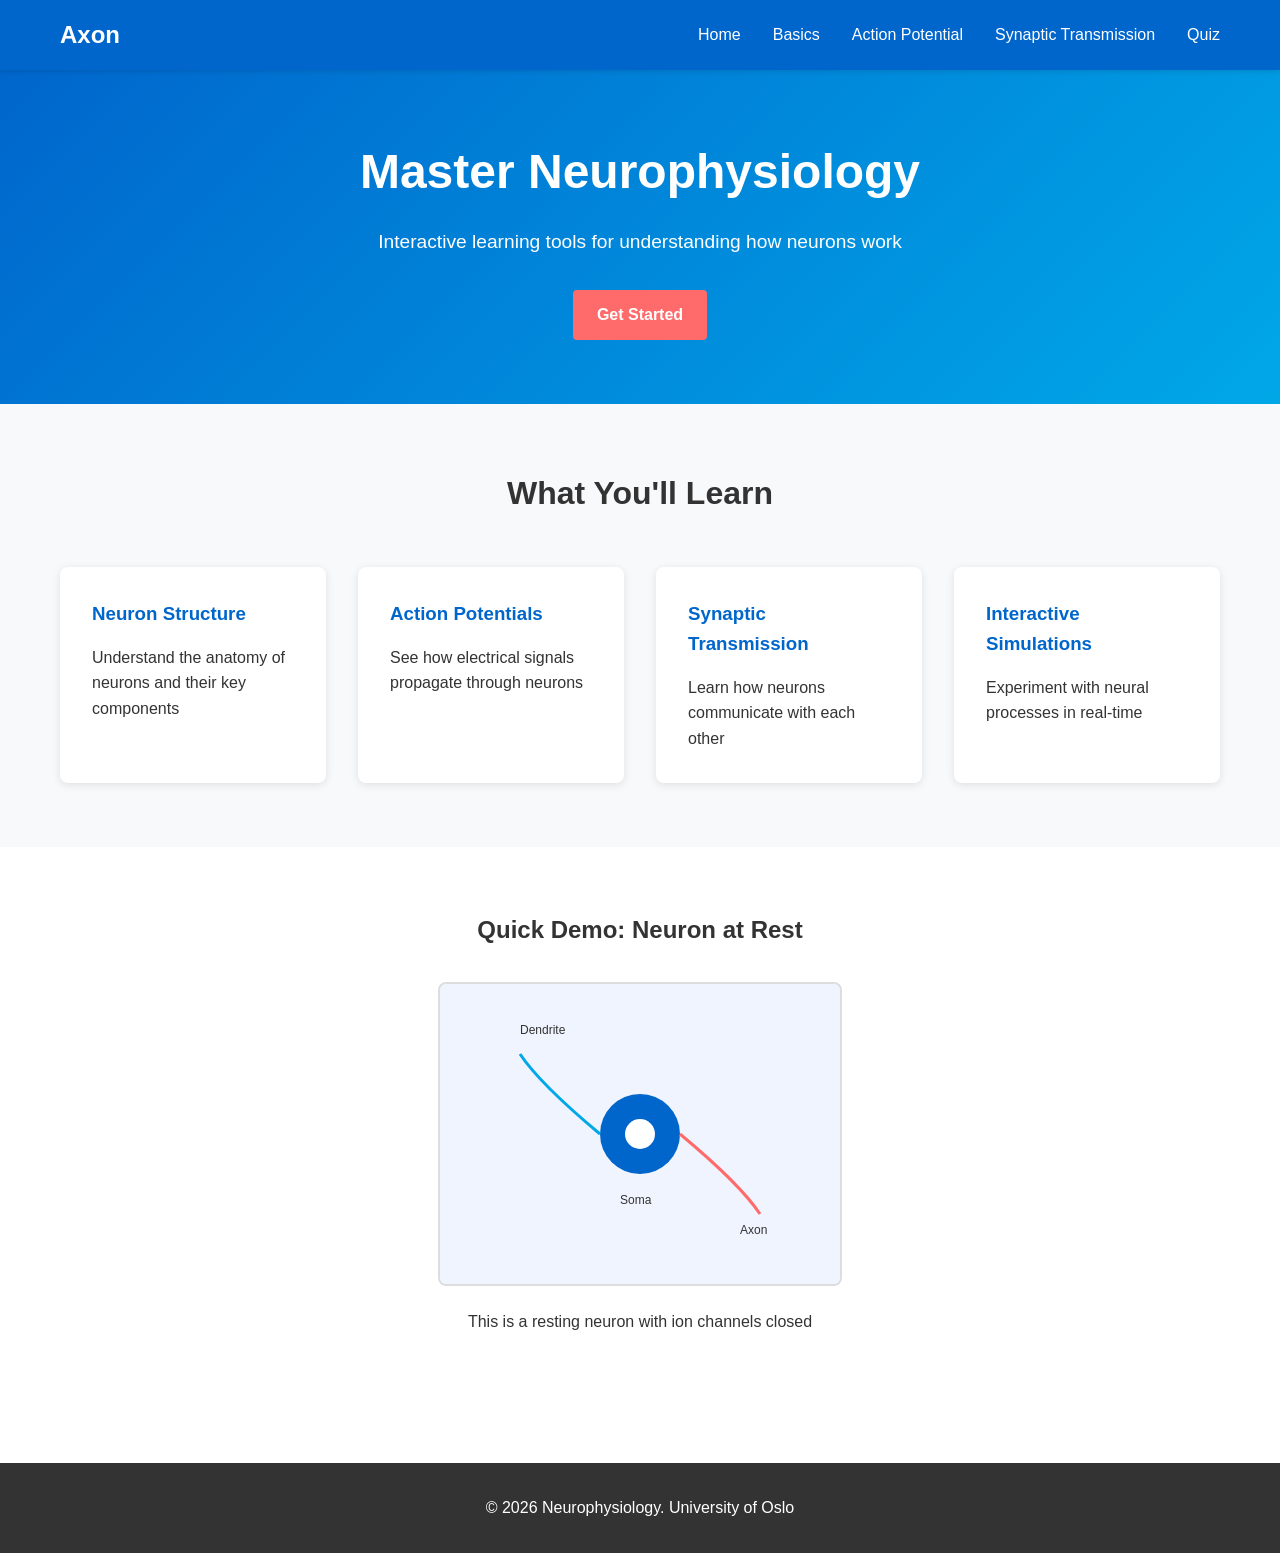
==== index.html @ 44e3e1f7 "initial commit with basic shape of the website" ====
<!DOCTYPE html>
<html lang="en">
<head>
    <meta charset="UTF-8">
    <meta name="viewport" content="width=device-width, initial-scale=1.0">
    <title>Neurophysiology Learning Hub</title>
    <link rel="stylesheet" href="css/style.css">
</head>
<body>
    <nav class="navbar">
        <div class="container">
            <h1 class="logo">Axon</h1>
            <ul class="nav-links">
                <li><a href="index.html">Home</a></li>
                <li><a href="pages/basics.html">Basics</a></li>
                <li><a href="pages/action-potential.html">Action Potential</a></li>
                <li><a href="pages/synaptic-transmission.html">Synaptic Transmission</a></li>
                <li><a href="pages/quiz.html">Quiz</a></li>
            </ul>
        </div>
    </nav>

    <header class="hero">
        <div class="container">
            <h1>Master Neurophysiology</h1>
            <p>Interactive learning tools for understanding how neurons work</p>
            <a href="pages/basics.html" class="btn btn-primary">Get Started</a>
        </div>
    </header>

    <main>
        <section class="features">
            <div class="container">
                <h2>What You'll Learn</h2>
                <div class="feature-grid">
                    <div class="feature-card">
                        <h3>Neuron Structure</h3>
                        <p>Understand the anatomy of neurons and their key components</p>
                    </div>
                    <div class="feature-card">
                        <h3>Action Potentials</h3>
                        <p>See how electrical signals propagate through neurons</p>
                    </div>
                    <div class="feature-card">
                        <h3>Synaptic Transmission</h3>
                        <p>Learn how neurons communicate with each other</p>
                    </div>
                    <div class="feature-card">
                        <h3>Interactive Simulations</h3>
                        <p>Experiment with neural processes in real-time</p>
                    </div>
                </div>
            </div>
        </section>

        <section class="interactive-demo">
            <div class="container">
                <h2>Quick Demo: Neuron at Rest</h2>
                <canvas id="neuronCanvas" width="400" height="300"></canvas>
                <p>This is a resting neuron with ion channels closed</p>
            </div>
        </section>
    </main>

    <footer>
        <div class="container">
            <p>&copy; 2026 Neurophysiology. University of Oslo</p>
        </div>
    </footer>

    <script src="js/main.js"></script>
</body>
</html>
---- css/style.css ----
/* Reset and Base Styles */
* {
    margin: 0;
    padding: 0;
    box-sizing: border-box;
}

:root {
    --primary-color: #0066cc;
    --secondary-color: #00a8e8;
    --accent-color: #ff6b6b;
    --bg-light: #f8f9fa;
    --bg-dark: #1a1a1a;
    --text-dark: #333;
    --text-light: #666;
    --border-color: #ddd;
}

body {
    font-family: 'Segoe UI', Tahoma, Geneva, Verdana, sans-serif;
    line-height: 1.6;
    color: var(--text-dark);
    background-color: #fff;
}

.container {
    max-width: 1200px;
    margin: 0 auto;
    padding: 0 20px;
}

/* Navigation */
.navbar {
    background-color: var(--primary-color);
    color: white;
    padding: 1rem 0;
    box-shadow: 0 2px 4px rgba(0,0,0,0.1);
    position: sticky;
    top: 0;
    z-index: 100;
}

.navbar .container {
    display: flex;
    justify-content: space-between;
    align-items: center;
}

.logo {
    font-size: 1.5rem;
    font-weight: bold;
}

.nav-links {
    display: flex;
    list-style: none;
    gap: 2rem;
}

.nav-links a {
    color: white;
    text-decoration: none;
    transition: opacity 0.3s;
}

.nav-links a:hover {
    opacity: 0.8;
}

/* Hero Section */
.hero {
    background: linear-gradient(135deg, var(--primary-color), var(--secondary-color));
    color: white;
    padding: 4rem 0;
    text-align: center;
}

.hero h1 {
    font-size: 3rem;
    margin-bottom: 1rem;
}

.hero p {
    font-size: 1.2rem;
    margin-bottom: 2rem;
}

/* Buttons */
.btn {
    display: inline-block;
    padding: 0.75rem 1.5rem;
    border-radius: 4px;
    text-decoration: none;
    font-weight: 600;
    transition: all 0.3s;
    border: none;
    cursor: pointer;
}

.btn-primary {
    background-color: var(--accent-color);
    color: white;
}

.btn-primary:hover {
    transform: translateY(-2px);
    box-shadow: 0 4px 8px rgba(0,0,0,0.2);
}

/* Features Section */
.features {
    padding: 4rem 0;
    background-color: var(--bg-light);
}

.features h2 {
    text-align: center;
    font-size: 2rem;
    margin-bottom: 3rem;
}

.feature-grid {
    display: grid;
    grid-template-columns: repeat(auto-fit, minmax(250px, 1fr));
    gap: 2rem;
}

.feature-card {
    background: white;
    padding: 2rem;
    border-radius: 8px;
    box-shadow: 0 2px 8px rgba(0,0,0,0.1);
    transition: transform 0.3s;
}

.feature-card:hover {
    transform: translateY(-5px);
}

.feature-card h3 {
    color: var(--primary-color);
    margin-bottom: 1rem;
}

/* Interactive Demo */
.interactive-demo {
    padding: 4rem 0;
    text-align: center;
}

.interactive-demo h2 {
    margin-bottom: 2rem;
}

#neuronCanvas {
    border: 2px solid var(--border-color);
    border-radius: 8px;
    background-color: #f0f4ff;
    margin-bottom: 1rem;
}

/* Footer */
footer {
    background-color: var(--text-dark);
    color: white;
    text-align: center;
    padding: 2rem 0;
    margin-top: 4rem;
}

/* Responsive */
@media (max-width: 768px) {
    .nav-links {
        gap: 1rem;
    }

    .hero h1 {
        font-size: 2rem;
    }

    .feature-grid {
        grid-template-columns: 1fr;
    }
}
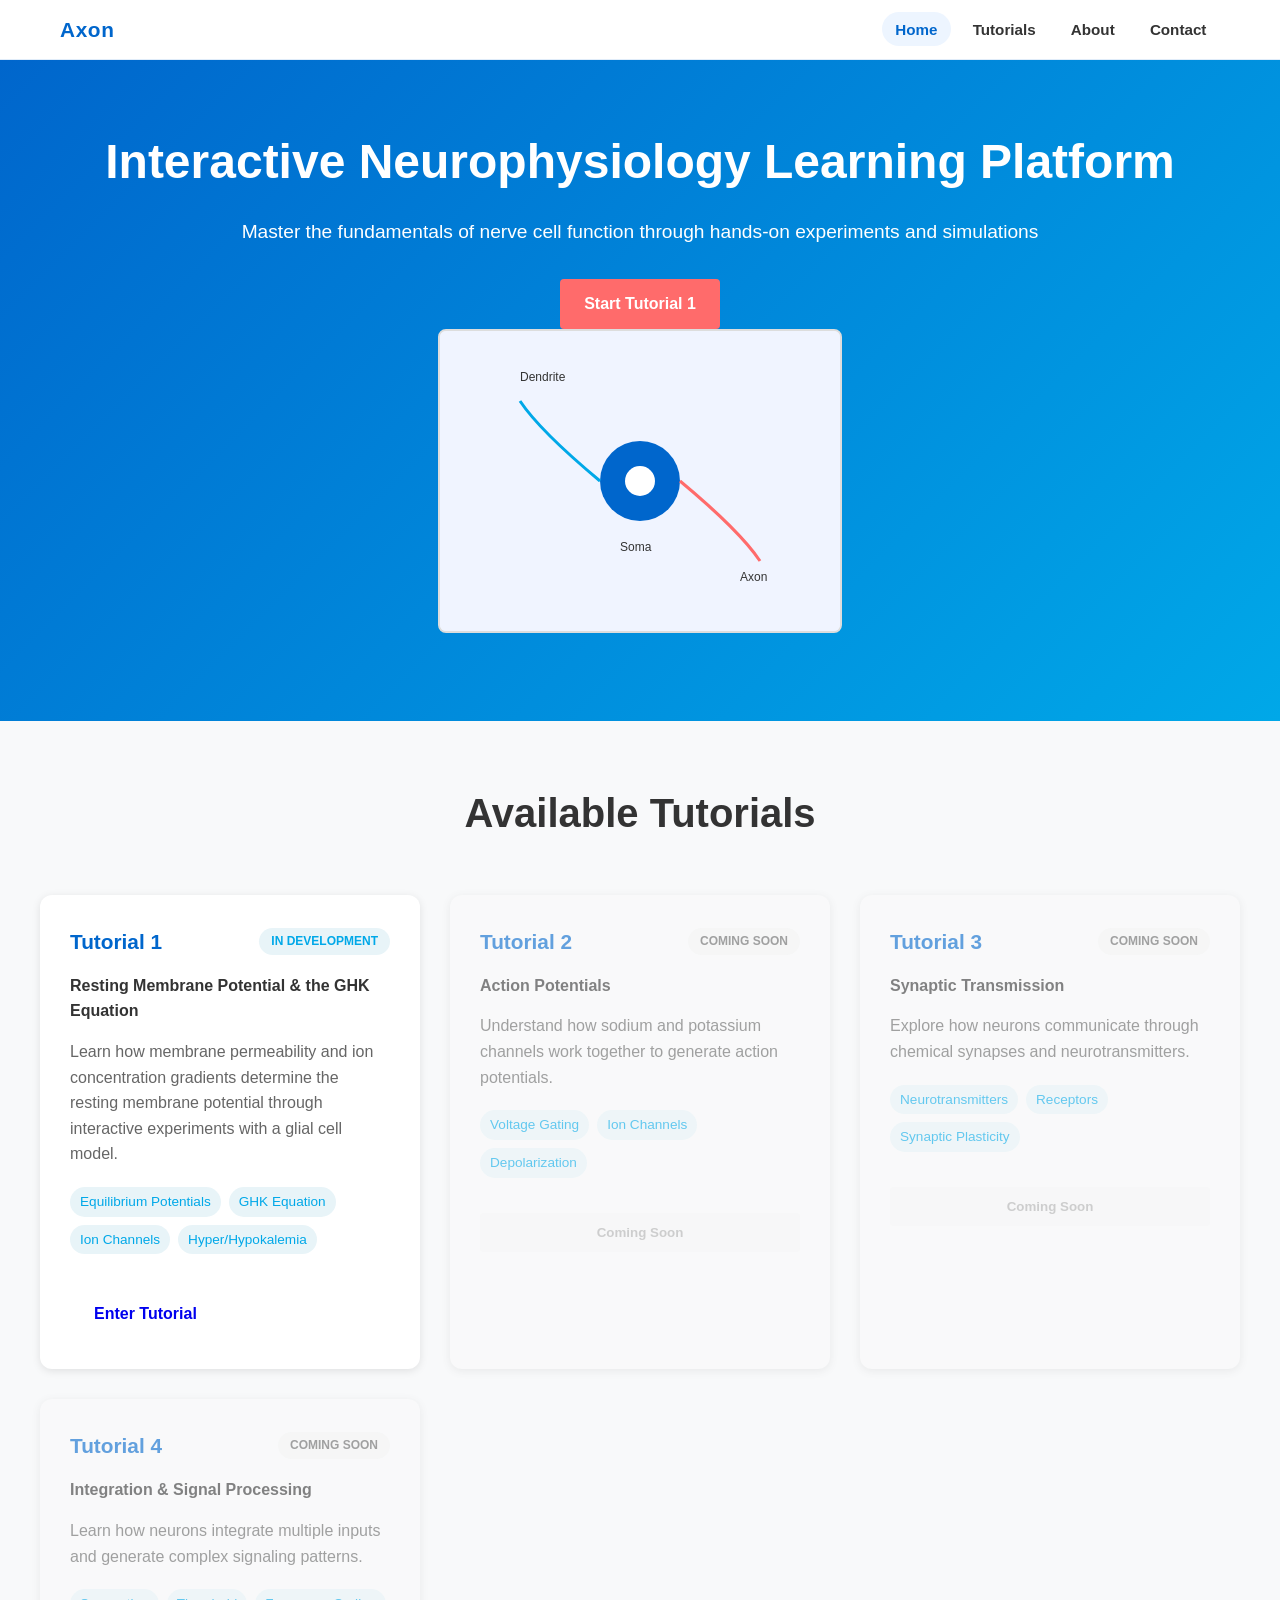
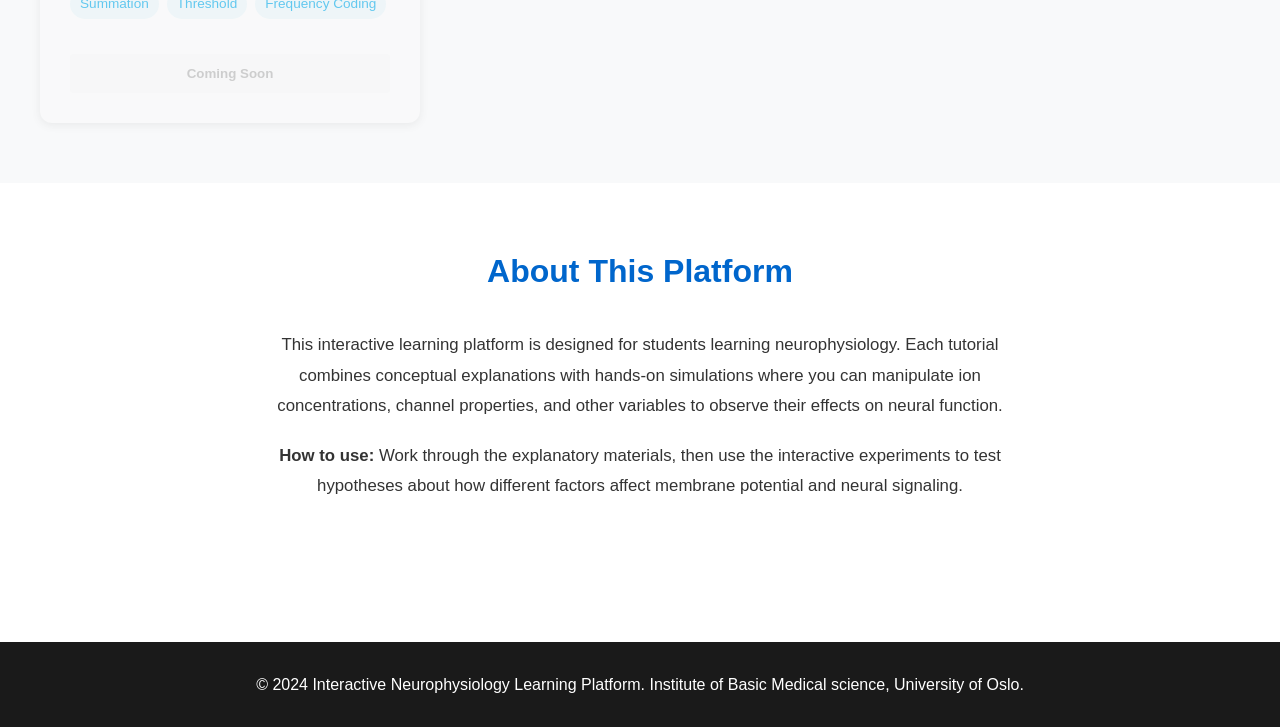
==== commit a05b85ec: "Basic functionality for tutorial 1" ====
--- a/index.html
+++ b/index.html
@@ -3,71 +3,122 @@
 <head>
     <meta charset="UTF-8">
     <meta name="viewport" content="width=device-width, initial-scale=1.0">
-    <title>Neurophysiology Learning Hub</title>
+    <title>Interactive Neurophysiology Learning Platform</title>
     <link rel="stylesheet" href="css/style.css">
+    <link rel="stylesheet" href="css/responsive.css">
 </head>
 <body>
+    <!-- Navigation Bar -->
     <nav class="navbar">
-        <div class="container">
-            <h1 class="logo">Axon</h1>
-            <ul class="nav-links">
-                <li><a href="index.html">Home</a></li>
-                <li><a href="pages/basics.html">Basics</a></li>
-                <li><a href="pages/action-potential.html">Action Potential</a></li>
-                <li><a href="pages/synaptic-transmission.html">Synaptic Transmission</a></li>
-                <li><a href="pages/quiz.html">Quiz</a></li>
+        <div class="nav-container">
+            <div class="nav-logo">
+                <a href="index.html">Axon</a>
+            </div>
+            <ul class="nav-menu">
+                <li><a href="index.html" class="nav-link active">Home</a></li>
+                <li><a href="#tutorials" class="nav-link">Tutorials</a></li>
+                <li><a href="#about" class="nav-link">About</a></li>
+                <li><a href="#contact" class="nav-link">Contact</a></li>
             </ul>
         </div>
     </nav>
 
-    <header class="hero">
-        <div class="container">
-            <h1>Master Neurophysiology</h1>
-            <p>Interactive learning tools for understanding how neurons work</p>
-            <a href="pages/basics.html" class="btn btn-primary">Get Started</a>
+    <!-- Hero Section -->
+    <section class="hero">
+        <div class="hero-content">
+            <h1>Interactive Neurophysiology Learning Platform</h1>
+            <p>Master the fundamentals of nerve cell function through hands-on experiments and simulations</p>
+            <a href="tutorials/tutorial-1/experiment.html" class="btn btn-primary">Start Tutorial 1</a>
         </div>
-    </header>
+        <div class="hero-canvas">
+            <canvas id="neuronCanvas" width="400" height="300"></canvas>
+        </div>
+    </section>
 
-    <main>
-        <section class="features">
-            <div class="container">
-                <h2>What You'll Learn</h2>
-                <div class="feature-grid">
-                    <div class="feature-card">
-                        <h3>Neuron Structure</h3>
-                        <p>Understand the anatomy of neurons and their key components</p>
-                    </div>
-                    <div class="feature-card">
-                        <h3>Action Potentials</h3>
-                        <p>See how electrical signals propagate through neurons</p>
-                    </div>
-                    <div class="feature-card">
-                        <h3>Synaptic Transmission</h3>
-                        <p>Learn how neurons communicate with each other</p>
-                    </div>
-                    <div class="feature-card">
-                        <h3>Interactive Simulations</h3>
-                        <p>Experiment with neural processes in real-time</p>
-                    </div>
+    <!-- Tutorials Section -->
+    <section id="tutorials" class="tutorials-section">
+        <h2>Available Tutorials</h2>
+        <div class="tutorials-grid">
+            <!-- Tutorial 1 -->
+            <div class="tutorial-card">
+                <div class="card-header">
+                    <h3>Tutorial 1</h3>
+                    <span class="badge badge-active">In Development</span>
                 </div>
+                <p><strong>Resting Membrane Potential & the GHK Equation</strong></p>
+                <p class="card-description">Learn how membrane permeability and ion concentration gradients determine the resting membrane potential through interactive experiments with a glial cell model.</p>
+                <div class="card-topics">
+                    <span class="topic-tag">Equilibrium Potentials</span>
+                    <span class="topic-tag">GHK Equation</span>
+                    <span class="topic-tag">Ion Channels</span>
+                    <span class="topic-tag">Hyper/Hypokalemia</span>
+                </div>
+                <a href="tutorials/tutorial-1/experiment.html" class="btn btn-secondary btn-full">Enter Tutorial</a>
             </div>
-        </section>
 
-        <section class="interactive-demo">
-            <div class="container">
-                <h2>Quick Demo: Neuron at Rest</h2>
-                <canvas id="neuronCanvas" width="400" height="300"></canvas>
-                <p>This is a resting neuron with ion channels closed</p>
+            <!-- Tutorial 2 Placeholder -->
+            <div class="tutorial-card disabled">
+                <div class="card-header">
+                    <h3>Tutorial 2</h3>
+                    <span class="badge badge-coming">Coming Soon</span>
+                </div>
+                <p><strong>Action Potentials</strong></p>
+                <p class="card-description">Understand how sodium and potassium channels work together to generate action potentials.</p>
+                <div class="card-topics">
+                    <span class="topic-tag">Voltage Gating</span>
+                    <span class="topic-tag">Ion Channels</span>
+                    <span class="topic-tag">Depolarization</span>
+                </div>
+                <button class="btn btn-secondary btn-full" disabled>Coming Soon</button>
             </div>
-        </section>
-    </main>
 
-    <footer>
-        <div class="container">
-            <p>&copy; 2026 Neurophysiology. University of Oslo</p>
+            <!-- Tutorial 3 Placeholder -->
+            <div class="tutorial-card disabled">
+                <div class="card-header">
+                    <h3>Tutorial 3</h3>
+                    <span class="badge badge-coming">Coming Soon</span>
+                </div>
+                <p><strong>Synaptic Transmission</strong></p>
+                <p class="card-description">Explore how neurons communicate through chemical synapses and neurotransmitters.</p>
+                <div class="card-topics">
+                    <span class="topic-tag">Neurotransmitters</span>
+                    <span class="topic-tag">Receptors</span>
+                    <span class="topic-tag">Synaptic Plasticity</span>
+                </div>
+                <button class="btn btn-secondary btn-full" disabled>Coming Soon</button>
+            </div>
+
+            <!-- Tutorial 4 Placeholder -->
+            <div class="tutorial-card disabled">
+                <div class="card-header">
+                    <h3>Tutorial 4</h3>
+                    <span class="badge badge-coming">Coming Soon</span>
+                </div>
+                <p><strong>Integration & Signal Processing</strong></p>
+                <p class="card-description">Learn how neurons integrate multiple inputs and generate complex signaling patterns.</p>
+                <div class="card-topics">
+                    <span class="topic-tag">Summation</span>
+                    <span class="topic-tag">Threshold</span>
+                    <span class="topic-tag">Frequency Coding</span>
+                </div>
+                <button class="btn btn-secondary btn-full" disabled>Coming Soon</button>
+            </div>
         </div>
+    </section>
+
+    <!-- About Section -->
+    <section id="about" class="about-section">
+        <h2>About This Platform</h2>
+        <p>This interactive learning platform is designed for students learning neurophysiology. Each tutorial combines conceptual explanations with hands-on simulations where you can manipulate ion concentrations, channel properties, and other variables to observe their effects on neural function.</p>
+        <p><strong>How to use:</strong> Work through the explanatory materials, then use the interactive experiments to test hypotheses about how different factors affect membrane potential and neural signaling.</p>
+    </section>
+
+    <!-- Footer -->
+    <footer class="footer">
+        <p>&copy; 2024 Interactive Neurophysiology Learning Platform. Institute of Basic Medical science, University of Oslo.</p>
     </footer>
 
+    <script src="js/modules/ghkCalculator.js"></script>
     <script src="js/main.js"></script>
 </body>
 </html>
--- a/css/style.css
+++ b/css/style.css
@@ -31,40 +31,640 @@
 
 /* Navigation */
 .navbar {
-    background-color: var(--primary-color);
-    color: white;
-    padding: 1rem 0;
-    box-shadow: 0 2px 4px rgba(0,0,0,0.1);
-    position: sticky;
-    top: 0;
-    z-index: 100;
-}
-
-.navbar .container {
+    background: rgba(255, 255, 255, 0.96);
+    border-bottom: 1px solid rgba(0, 102, 204, 0.12);
+    color: var(--text-dark);
+    padding: 0.8rem 0;
+    box-shadow: 0 4px 12px rgba(16, 24, 40, 0.04);
+    position: static;
+    top: auto;
+    z-index: 1;
+}
+
+.nav-container {
+    max-width: 1200px;
+    margin: 0 auto;
+    padding: 0 20px;
     display: flex;
     justify-content: space-between;
     align-items: center;
-}
-
-.logo {
-    font-size: 1.5rem;
-    font-weight: bold;
-}
-
-.nav-links {
-    display: flex;
+    gap: 1.5rem;
+}
+
+.nav-logo a {
+    color: var(--primary-color);
+    text-decoration: none;
+    font-size: 1.3rem;
+    font-weight: 700;
+    letter-spacing: 0.03em;
+}
+
+.nav-menu {
+    display: flex;
+    align-items: center;
     list-style: none;
-    gap: 2rem;
-}
-
-.nav-links a {
+    gap: 0.5rem;
+    margin: 0;
+    padding: 0;
+}
+
+.nav-link {
+    color: var(--text-dark);
+    text-decoration: none;
+    font-size: 0.95rem;
+    font-weight: 600;
+    padding: 0.55rem 0.85rem;
+    border-radius: 999px;
+    transition: all 0.2s ease;
+}
+
+.nav-link:hover,
+.nav-link.active {
+    background: #edf5ff;
+    color: var(--primary-color);
+}
+
+/* Tutorial Layout */
+.tutorial-container {
+    max-width: 1280px;
+    margin: 0 auto;
+    padding: 32px 20px 48px;
+}
+
+.tutorial-layout {
+    display: grid;
+    grid-template-columns: minmax(260px, 320px) minmax(0, 1fr);
+    gap: 24px;
+    align-items: start;
+}
+
+.tutorial-layout.sidebar-collapsed {
+    grid-template-columns: 72px minmax(0, 1fr);
+}
+
+.concept-sidebar {
+    background: linear-gradient(180deg, #f8fbff 0%, #eef5ff 100%);
+    border: 1px solid rgba(0, 102, 204, 0.12);
+    border-radius: 18px;
+    box-shadow: 0 8px 24px rgba(16, 24, 40, 0.05);
+    padding: 18px 16px;
+    position: sticky;
+    top: 20px;
+    transition: all 0.25s ease;
+}
+
+.concept-sidebar.collapsed {
+    width: 78px;
+    padding-inline: 12px;
+}
+
+.concept-sidebar.collapsed .concept-panel {
+    display: none;
+}
+
+.concept-sidebar.collapsed .concept-sidebar-header h2,
+.concept-sidebar.collapsed .eyebrow {
+    display: none;
+}
+
+.concept-sidebar-header {
+    display: flex;
+    justify-content: space-between;
+    align-items: center;
+    gap: 12px;
+    margin-bottom: 12px;
+}
+
+.eyebrow {
+    margin: 0 0 6px;
+    font-size: 0.72rem;
+    text-transform: uppercase;
+    letter-spacing: 0.08em;
+    color: var(--primary-color);
+    font-weight: 700;
+}
+
+.concept-sidebar-header h2 {
+    margin: 0;
+    font-size: 1.15rem;
+    color: var(--text-dark);
+}
+
+.concept-toggle {
+    border: 1px solid rgba(0, 102, 204, 0.18);
+    background: white;
+    color: var(--primary-color);
+    border-radius: 999px;
+    padding: 6px 10px;
+    font-weight: 700;
+    cursor: pointer;
+}
+
+.concept-panel {
+    display: grid;
+    gap: 12px;
+}
+
+.concept-card {
+    background: rgba(255, 255, 255, 0.7);
+    border: 1px solid rgba(0, 102, 204, 0.1);
+    border-radius: 14px;
+    padding: 12px 13px;
+}
+
+.concept-card h3 {
+    margin: 0 0 6px;
+    font-size: 0.95rem;
+    color: var(--primary-color);
+}
+
+.concept-card p {
+    margin: 0;
+    font-size: 0.9rem;
+    color: var(--text-light);
+    line-height: 1.5;
+}
+
+.formula-box {
+    background: #fff;
+    border-left: 4px solid var(--secondary-color);
+    border-radius: 12px;
+    padding: 12px 14px;
+}
+
+.formula-box p {
+    margin: 0;
+    font-size: 0.82rem;
+    line-height: 1.6;
+    color: var(--text-dark);
+}
+
+.simulator-section {
+    background: white;
+    border: 1px solid rgba(0, 102, 204, 0.08);
+    border-radius: 22px;
+    padding: 26px;
+    box-shadow: 0 10px 30px rgba(16, 24, 40, 0.04);
+}
+
+.section-heading {
+    display: flex;
+    justify-content: space-between;
+    align-items: center;
+    gap: 16px;
+    margin-bottom: 18px;
+}
+
+.section-heading h1 {
+    margin: 0;
+    font-size: clamp(2rem, 2vw, 2.5rem);
+    color: var(--text-dark);
+}
+
+.quick-actions {
+    display: flex;
+    gap: 10px;
+    flex-wrap: wrap;
+}
+
+.btn.small {
+    padding: 0.55rem 1rem;
+    font-size: 0.85rem;
+}
+
+.intro-text {
+    font-size: 1.02rem;
+    line-height: 1.7;
+    color: var(--text-light);
+    margin-bottom: 16px;
+}
+
+.helper-row {
+    display: flex;
+    flex-wrap: wrap;
+    gap: 8px;
+    margin-bottom: 22px;
+}
+
+.helper-row span {
+    display: inline-flex;
+    align-items: center;
+    background: #edf7ff;
+    color: var(--primary-color);
+    border-radius: 999px;
+    padding: 7px 10px;
+    font-size: 0.8rem;
+    font-weight: 600;
+}
+
+.parameter-bar {
+    display: grid;
+    grid-template-columns: repeat(3, minmax(0, 1fr));
+    gap: 12px;
+    margin: 18px 0 22px;
+}
+
+.parameter-group {
+    border: 1px solid rgba(0, 102, 204, 0.12);
+    background: #f5f9ff;
+    border-radius: 14px;
+    padding: 10px;
+}
+
+.group-toggle {
+    width: 100%;
+    background: white;
+    border: 1px solid rgba(0, 102, 204, 0.1);
+    border-radius: 10px;
+    color: var(--primary-color);
+    padding: 8px 10px;
+    font-weight: 700;
+    cursor: pointer;
+}
+
+.group-content {
+    display: grid;
+    gap: 8px;
+    margin-top: 10px;
+    max-height: 0;
+    opacity: 0;
+    overflow: hidden;
+    transition: max-height 0.25s ease, opacity 0.2s ease;
+}
+
+.parameter-group:hover .group-content,
+.parameter-group:focus-within .group-content,
+.parameter-group .group-toggle:focus + .group-content {
+    max-height: 420px;
+    opacity: 1;
+}
+
+.simulator-grid {
+    display: grid;
+    grid-template-columns: minmax(260px, 0.8fr) minmax(0, 1.8fr);
+    gap: 18px;
+    margin-top: 12px;
+}
+
+.control-panel,
+.display-panel,
+.chart-panel,
+.guide-item {
+    background: var(--bg-light);
+    border: 1px solid rgba(0, 102, 204, 0.08);
+    border-radius: 16px;
+    padding: 18px;
+}
+
+.control-panel h2,
+.display-panel h2,
+.chart-panel h2 {
+    margin-top: 0;
+    margin-bottom: 12px;
+    font-size: 1.1rem;
+}
+
+.control-group {
+    margin-bottom: 18px;
+}
+
+.control-group h3 {
+    font-size: 0.92rem;
+    margin-bottom: 10px;
+    color: var(--text-dark);
+}
+
+.condition-buttons {
+    display: grid;
+    grid-template-columns: repeat(2, minmax(0, 1fr));
+    gap: 8px;
+}
+
+.condition-btn,
+.guide-btn,
+.btn-toggle {
+    border: 1px solid rgba(0, 102, 204, 0.15);
+    background: white;
+    color: var(--text-dark);
+    border-radius: 10px;
+    padding: 0.7rem 0.8rem;
+    font-weight: 700;
+    cursor: pointer;
+}
+
+.condition-btn.active {
+    background: var(--primary-color);
     color: white;
+    border-color: var(--primary-color);
+}
+
+.parameter-block {
+    border: 1px solid rgba(0, 102, 204, 0.08);
+    border-radius: 12px;
+    background: rgba(255,255,255,0.5);
+    margin-bottom: 10px;
+    overflow: hidden;
+    transition: border-color 0.2s ease, box-shadow 0.2s ease;
+}
+
+.parameter-block:hover,
+.parameter-block:focus-within {
+    border-color: rgba(0, 102, 204, 0.2);
+    box-shadow: 0 6px 18px rgba(0, 102, 204, 0.06);
+}
+
+.parameter-summary {
+    display: flex;
+    align-items: center;
+    justify-content: space-between;
+    padding: 10px 12px;
+    cursor: pointer;
+}
+
+.parameter-summary label {
+    display: flex;
+    justify-content: space-between;
+    gap: 12px;
+    width: 100%;
+    font-size: 0.9rem;
+    font-weight: 600;
+    color: var(--text-dark);
+}
+
+.parameter-details {
+    max-height: 0;
+    opacity: 0;
+    overflow: hidden;
+    transition: max-height 0.25s ease, opacity 0.2s ease, padding 0.2s ease;
+    padding: 0 12px;
+}
+
+.parameter-block:hover .parameter-details,
+.parameter-block:focus-within .parameter-details {
+    max-height: 180px;
+    opacity: 1;
+    padding: 0 12px 12px;
+}
+
+.slider {
+    width: 100%;
+    accent-color: var(--primary-color);
+}
+
+.numeric-input {
+    width: 100%;
+    margin-top: 8px;
+    border: 1px solid var(--border-color);
+    border-radius: 10px;
+    padding: 8px 10px;
+    font: inherit;
+}
+
+.value-display {
+    background: linear-gradient(135deg, #0d5bd7, #3d8bfd);
+    color: white;
+    border-radius: 16px;
+    padding: 18px 16px;
+    margin-bottom: 16px;
+}
+
+.value-label {
+    font-size: 0.82rem;
+    opacity: 0.9;
+    margin-bottom: 6px;
+}
+
+.value-large {
+    font-weight: 800;
+    font-size: clamp(1.8rem, 2vw, 2.4rem);
+}
+
+.equilibrium-display {
+    display: grid;
+    gap: 10px;
+    margin-bottom: 16px;
+}
+
+.equilibrium-display h3,
+.interpretation-box h3 {
+    margin: 0 0 8px;
+    font-size: 0.95rem;
+}
+
+.eq-item {
+    display: flex;
+    justify-content: space-between;
+    gap: 12px;
+    background: white;
+    border-radius: 10px;
+    padding: 9px 10px;
+    border: 1px solid rgba(0, 102, 204, 0.08);
+}
+
+.eq-label {
+    font-weight: 700;
+}
+
+.interpretation-box {
+    background: #fff;
+    border: 1px solid rgba(0, 102, 204, 0.08);
+    border-radius: 12px;
+    padding: 12px 14px;
+    margin-bottom: 16px;
+}
+
+.interpretation-box p {
+    margin: 0;
+    line-height: 1.6;
+    color: var(--text-light);
+}
+
+.calculation-display {
+    background: #fff;
+    border-radius: 12px;
+    border: 1px solid rgba(0, 102, 204, 0.08);
+    padding: 12px;
+}
+
+.btn-toggle {
+    width: 100%;
+    margin-bottom: 10px;
+}
+
+.calc-hidden {
+    display: none;
+}
+
+.calculation-box {
+    background: #f5f9ff;
+    border-radius: 10px;
+    padding: 10px 12px;
+}
+
+.equation-label {
+    margin: 0 0 6px;
+    font-weight: 700;
+    color: var(--primary-color);
+}
+
+#ghk-equation {
+    margin: 0 0 6px;
+    line-height: 1.6;
+    font-size: 0.88rem;
+}
+
+#ghk-values {
+    margin: 0;
+    color: var(--text-light);
+    font-size: 0.8rem;
+}
+
+.chart-panel {
+    display: flex;
+    flex-direction: column;
+    min-height: 480px;
+}
+
+.chart-header {
+    display: flex;
+    justify-content: space-between;
+    align-items: center;
+    gap: 12px;
+    margin-bottom: 12px;
+}
+
+.chart-legend-note {
+    font-size: 0.78rem;
+    color: var(--text-light);
+    background: #eef8ff;
+    border-radius: 999px;
+    padding: 6px 10px;
+    max-width: 200px;
+    text-align: right;
+}
+
+.chart-panel canvas {
+    display: block;
+    width: 100%;
+    min-height: 380px;
+    height: 420px;
+    flex: 1;
+}
+
+.exploration-guide {
+    margin-top: 26px;
+}
+
+.exploration-guide h2 {
+    margin-bottom: 12px;
+    font-size: 1.35rem;
+}
+
+.exploration-guide > p {
+    color: var(--text-light);
+    margin-bottom: 14px;
+}
+
+.guide-items {
+    display: grid;
+    grid-template-columns: repeat(3, minmax(0, 1fr));
+    gap: 14px;
+}
+
+.guide-item h4 {
+    margin: 0 0 8px;
+    font-size: 1rem;
+    color: var(--text-dark);
+}
+
+.guide-item p {
+    margin: 0 0 12px;
+    line-height: 1.6;
+    color: var(--text-light);
+    font-size: 0.9rem;
+}
+
+.guide-btn {
+    width: 100%;
+    background: #eef8ff;
+    color: var(--primary-color);
+}
+
+.button-group {
+    display: flex;
+    justify-content: space-between;
+    gap: 12px;
+    margin-top: 26px;
+    flex-wrap: wrap;
+}
+
+.btn {
+    display: inline-flex;
+    align-items: center;
+    justify-content: center;
+    border-radius: 12px;
+    padding: 0.8rem 1.2rem;
+    font-weight: 700;
     text-decoration: none;
-    transition: opacity 0.3s;
-}
-
-.nav-links a:hover {
-    opacity: 0.8;
+    transition: all 0.2s ease;
+}
+
+.btn-primary {
+    background: var(--primary-color);
+    color: white;
+}
+
+.btn-outline {
+    border: 1px solid rgba(0, 102, 204, 0.15);
+    color: var(--text-dark);
+    background: white;
+}
+
+.btn:hover {
+    transform: translateY(-1px);
+}
+
+@media (max-width: 980px) {
+    .tutorial-layout {
+        grid-template-columns: 1fr;
+    }
+
+    .concept-sidebar {
+        position: static;
+    }
+
+    .simulator-grid {
+        grid-template-columns: 1fr;
+    }
+
+    .guide-items {
+        grid-template-columns: 1fr;
+    }
+}
+
+@media (max-width: 640px) {
+    .simulator-section {
+        padding: 18px;
+    }
+
+    .section-heading {
+        flex-direction: column;
+        align-items: flex-start;
+    }
+
+    .quick-actions,
+    .button-group {
+        width: 100%;
+    }
+
+    .quick-actions .btn,
+    .button-group .btn {
+        flex: 1 1 100%;
+    }
+
+    .condition-buttons {
+        grid-template-columns: 1fr;
+    }
 }
 
 /* Hero Section */
@@ -170,8 +770,19 @@
 
 /* Responsive */
 @media (max-width: 768px) {
-    .nav-links {
-        gap: 1rem;
+    .nav-container {
+        flex-wrap: wrap;
+        justify-content: center;
+    }
+
+    .nav-menu {
+        width: 100%;
+        justify-content: center;
+        flex-wrap: wrap;
+    }
+
+    .nav-link {
+        padding: 0.5rem 0.7rem;
     }
 
     .hero h1 {
@@ -182,3 +793,131 @@
         grid-template-columns: 1fr;
     }
 }
+
+/* Tutorials Section */
+.tutorials-section {
+    padding: 60px 20px;
+    background-color: var(--bg-light, #f8f9fa);
+}
+
+.tutorials-section h2 {
+    text-align: center;
+    margin-bottom: 50px;
+    font-size: 2.5rem;
+    color: var(--text-dark, #333);
+}
+
+.tutorials-grid {
+    display: grid;
+    grid-template-columns: repeat(auto-fit, minmax(320px, 1fr));
+    gap: 30px;
+    max-width: 1200px;
+    margin: 0 auto;
+}
+
+.tutorial-card {
+    background: white;
+    border-radius: 12px;
+    padding: 30px;
+    box-shadow: 0 2px 8px rgba(0, 0, 0, 0.1);
+    transition: transform 0.3s ease, box-shadow 0.3s ease;
+}
+
+.tutorial-card:hover:not(.disabled) {
+    transform: translateY(-5px);
+    box-shadow: 0 8px 16px rgba(0, 0, 0, 0.15);
+}
+
+.tutorial-card.disabled {
+    opacity: 0.6;
+    cursor: not-allowed;
+    background-color: #fafafa;
+}
+
+.card-header {
+    display: flex;
+    justify-content: space-between;
+    align-items: center;
+    margin-bottom: 15px;
+}
+
+.card-header h3 {
+    margin: 0;
+    color: var(--primary-color, #0066cc);
+    font-size: 1.3rem;
+}
+
+.badge {
+    font-size: 0.75rem;
+    padding: 4px 12px;
+    border-radius: 20px;
+    font-weight: 600;
+    text-transform: uppercase;
+}
+
+.badge-active {
+    background-color: #e8f4f8;
+    color: var(--secondary-color, #00a8e8);
+}
+
+.badge-coming {
+    background-color: #f5f5f5;
+    color: var(--text-light, #666);
+}
+
+.card-description {
+    color: var(--text-light, #666);
+    line-height: 1.6;
+    margin: 15px 0;
+}
+
+.card-topics {
+    display: flex;
+    flex-wrap: wrap;
+    gap: 8px;
+    margin: 20px 0;
+}
+
+.topic-tag {
+    display: inline-block;
+    background-color: #e8f4f8;
+    color: var(--secondary-color, #00a8e8);
+    padding: 4px 10px;
+    border-radius: 16px;
+    font-size: 0.85rem;
+}
+
+.btn-full {
+    width: 100%;
+    margin-top: 15px;
+}
+
+/* About Section */
+.about-section {
+    padding: 60px 20px;
+    max-width: 800px;
+    margin: 0 auto;
+    text-align: center;
+    color: var(--text-dark, #333);
+    line-height: 1.8;
+}
+
+.about-section h2 {
+    font-size: 2rem;
+    margin-bottom: 30px;
+    color: var(--primary-color, #0066cc);
+}
+
+.about-section p {
+    margin-bottom: 20px;
+    font-size: 1.05rem;
+}
+
+/* Footer */
+.footer {
+    background-color: var(--bg-dark, #1a1a1a);
+    color: white;
+    text-align: center;
+    padding: 30px 20px;
+    margin-top: 60px;
+}
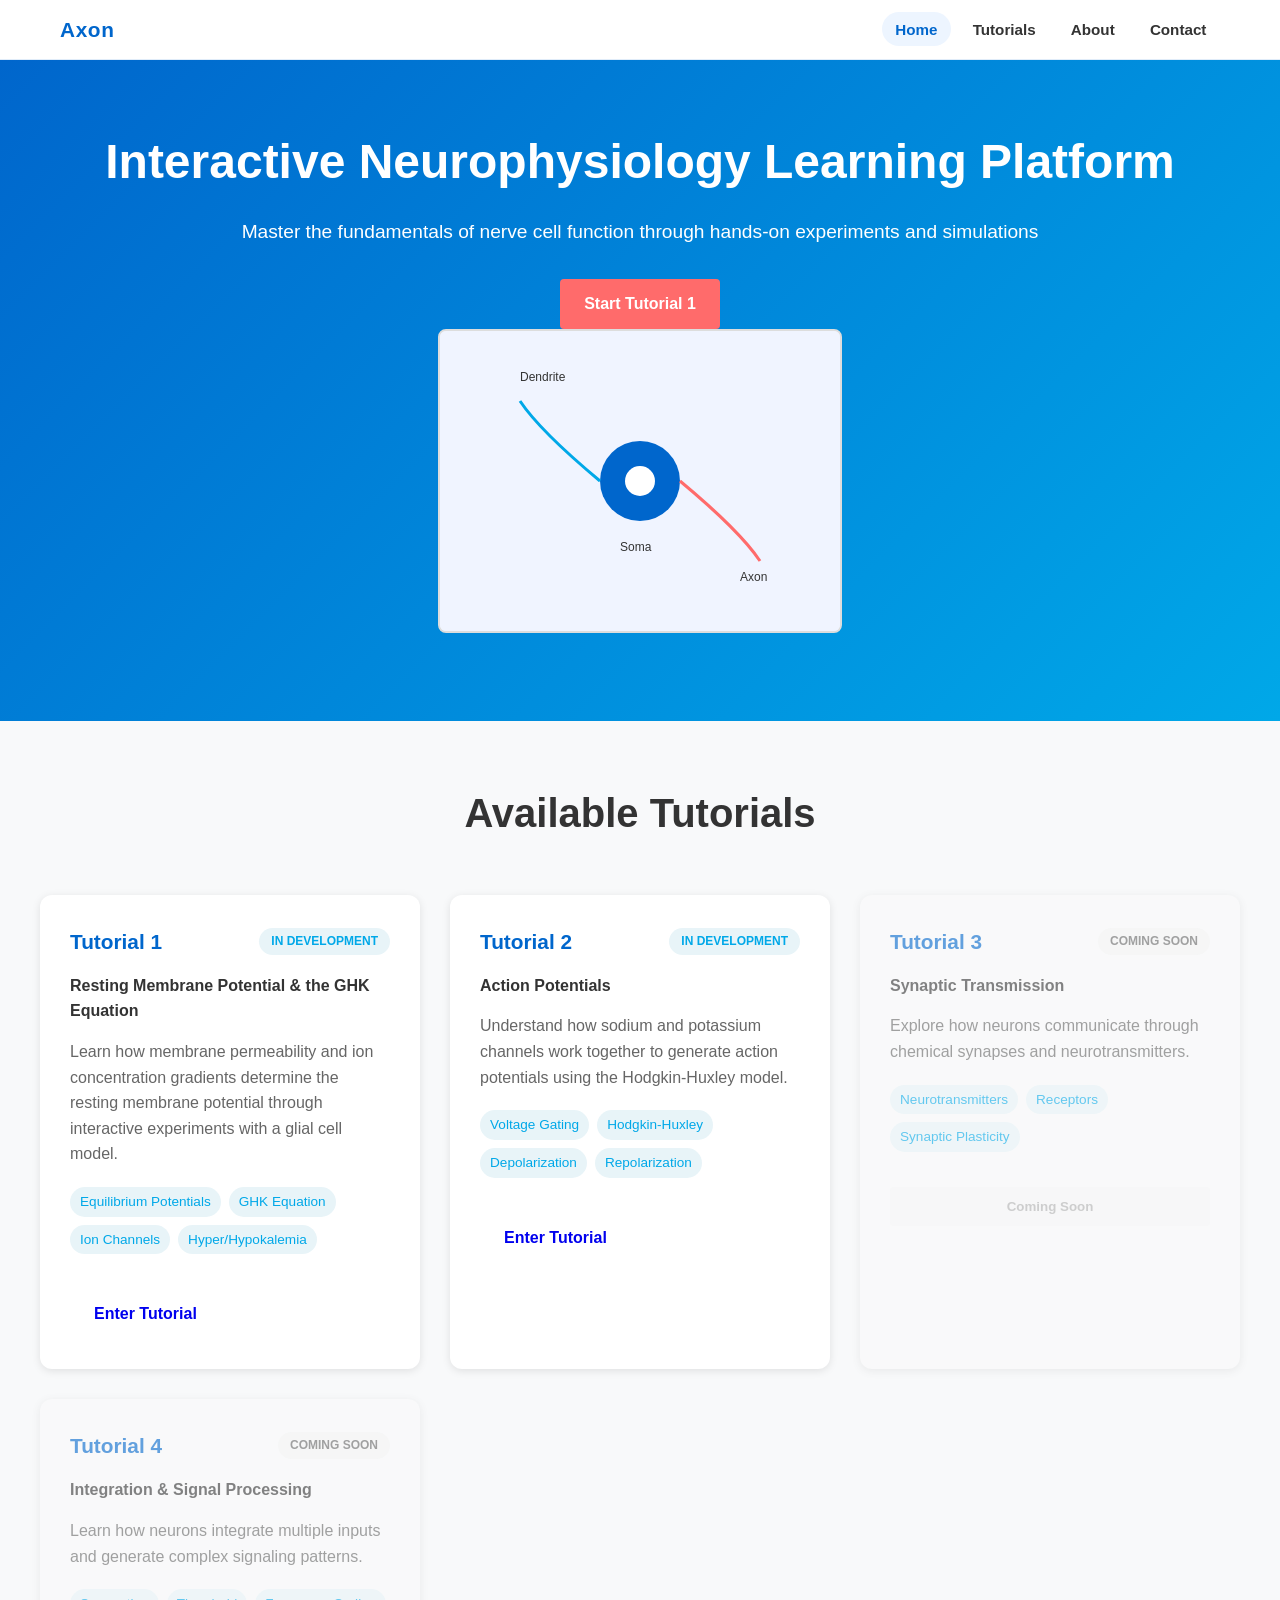
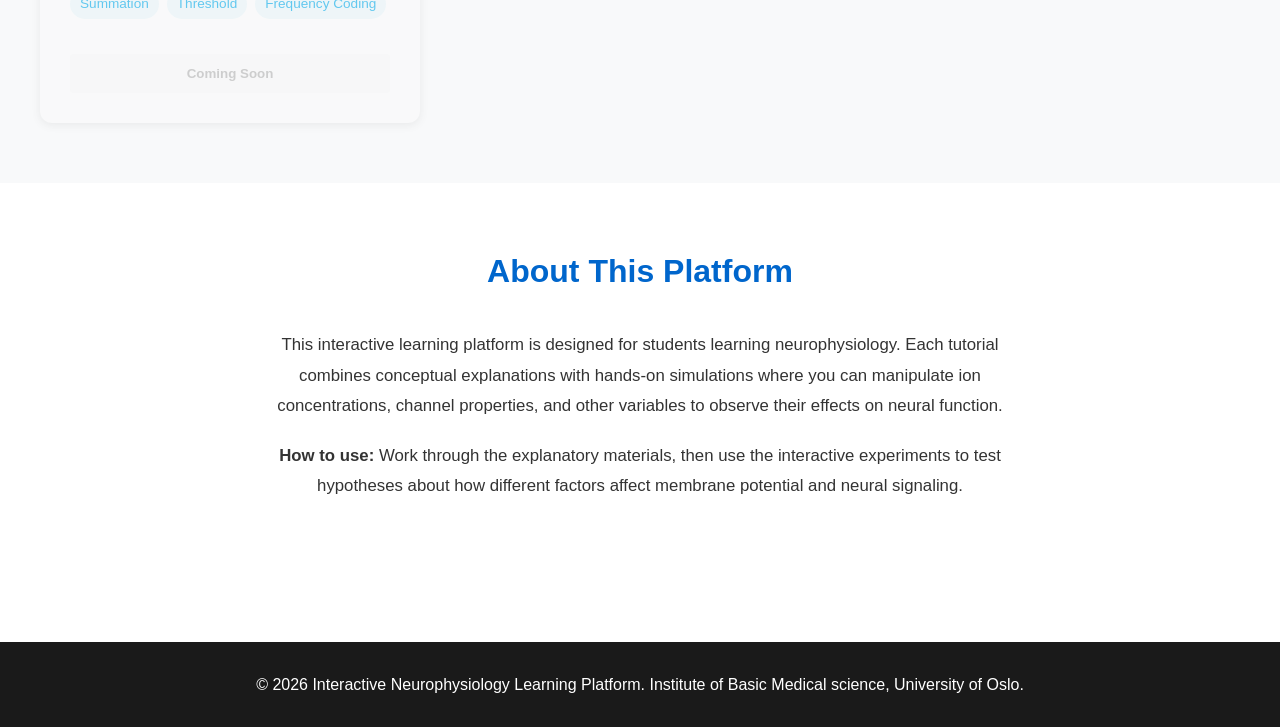
==== commit dcfae87d: "Tutorial 2, fixed layout and buttons of all tutorials" ====
--- a/index.html
+++ b/index.html
@@ -56,20 +56,21 @@
                 <a href="tutorials/tutorial-1/experiment.html" class="btn btn-secondary btn-full">Enter Tutorial</a>
             </div>
 
-            <!-- Tutorial 2 Placeholder -->
-            <div class="tutorial-card disabled">
+            <!-- Tutorial 2 -->
+            <div class="tutorial-card">
                 <div class="card-header">
                     <h3>Tutorial 2</h3>
-                    <span class="badge badge-coming">Coming Soon</span>
+                    <span class="badge badge-active">In Development</span>
                 </div>
                 <p><strong>Action Potentials</strong></p>
-                <p class="card-description">Understand how sodium and potassium channels work together to generate action potentials.</p>
+                <p class="card-description">Understand how sodium and potassium channels work together to generate action potentials using the Hodgkin-Huxley model.</p>
                 <div class="card-topics">
                     <span class="topic-tag">Voltage Gating</span>
-                    <span class="topic-tag">Ion Channels</span>
+                    <span class="topic-tag">Hodgkin-Huxley</span>
                     <span class="topic-tag">Depolarization</span>
+                    <span class="topic-tag">Repolarization</span>
                 </div>
-                <button class="btn btn-secondary btn-full" disabled>Coming Soon</button>
+                <a href="tutorials/tutorial-2/experiment.html" class="btn btn-secondary btn-full">Enter Tutorial</a>
             </div>
 
             <!-- Tutorial 3 Placeholder -->
@@ -115,7 +116,7 @@
 
     <!-- Footer -->
     <footer class="footer">
-        <p>&copy; 2024 Interactive Neurophysiology Learning Platform. Institute of Basic Medical science, University of Oslo.</p>
+        <p>&copy; 2026 Interactive Neurophysiology Learning Platform. Institute of Basic Medical science, University of Oslo.</p>
     </footer>
 
     <script src="js/modules/ghkCalculator.js"></script>
--- a/css/style.css
+++ b/css/style.css
@@ -92,47 +92,52 @@
 }
 
 .tutorial-layout {
-    display: grid;
-    grid-template-columns: minmax(260px, 320px) minmax(0, 1fr);
-    gap: 24px;
-    align-items: start;
+    display: block;
 }
 
 .tutorial-layout.sidebar-collapsed {
     grid-template-columns: 72px minmax(0, 1fr);
 }
 
-.concept-sidebar {
-    background: linear-gradient(180deg, #f8fbff 0%, #eef5ff 100%);
-    border: 1px solid rgba(0, 102, 204, 0.12);
-    border-radius: 18px;
-    box-shadow: 0 8px 24px rgba(16, 24, 40, 0.05);
-    padding: 18px 16px;
-    position: sticky;
-    top: 20px;
+.concept-sidebar-top {
+    background: linear-gradient(90deg, #f8fbff 0%, #eef5ff 100%);
+    border-bottom: 1px solid rgba(0, 102, 204, 0.12);
+    padding: 16px 20px;
+    margin-bottom: 24px;
     transition: all 0.25s ease;
 }
 
-.concept-sidebar.collapsed {
-    width: 78px;
-    padding-inline: 12px;
-}
-
-.concept-sidebar.collapsed .concept-panel {
+.concept-sidebar-top.collapsed {
+    padding-bottom: 12px;
+}
+
+.concept-sidebar-top.collapsed .concept-panel-top {
     display: none;
 }
 
-.concept-sidebar.collapsed .concept-sidebar-header h2,
-.concept-sidebar.collapsed .eyebrow {
+.concept-sidebar-top.collapsed .eyebrow {
     display: none;
+}
+
+.concept-sidebar-top.collapsed .concept-sidebar-content h2 {
+    margin-bottom: 0;
 }
 
 .concept-sidebar-header {
     display: flex;
     justify-content: space-between;
     align-items: center;
-    gap: 12px;
+    gap: 20px;
     margin-bottom: 12px;
+    max-width: 1280px;
+    margin-left: auto;
+    margin-right: auto;
+}
+
+.concept-sidebar-content {
+    display: flex;
+    gap: 24px;
+    align-items: flex-start;
 }
 
 .eyebrow {
@@ -145,9 +150,10 @@
 }
 
 .concept-sidebar-header h2 {
-    margin: 0;
-    font-size: 1.15rem;
-    color: var(--text-dark);
+    margin: 0 0 0 0;
+    font-size: 0.95rem;
+    color: var(--text-dark);
+    font-weight: 600;
 }
 
 .concept-toggle {
@@ -163,6 +169,14 @@
 .concept-panel {
     display: grid;
     gap: 12px;
+}
+
+.concept-panel-top {
+    grid-template-columns: repeat(auto-fit, minmax(250px, 1fr));
+    max-width: 1280px;
+    margin-left: auto;
+    margin-right: auto;
+    padding: 0 20px;
 }
 
 .concept-card {
@@ -199,12 +213,103 @@
     color: var(--text-dark);
 }
 
+.tutorial-header {
+    background: linear-gradient(135deg, #f8fbff 0%, #eef5ff 100%);
+    border-bottom: 1px solid rgba(0, 102, 204, 0.12);
+    padding: 32px 20px;
+    margin-bottom: 20px;
+}
+
+.tutorial-header-container {
+    max-width: 1400px;
+    margin: 0 auto;
+}
+
+.tutorial-header .eyebrow {
+    margin: 0 0 8px;
+    font-size: 0.75rem;
+    text-transform: uppercase;
+    letter-spacing: 0.1em;
+    color: var(--primary-color);
+    font-weight: 700;
+}
+
+.tutorial-header h1 {
+    margin: 0;
+    font-size: clamp(2rem, 3vw, 2.8rem);
+    color: var(--text-dark);
+}
+
 .simulator-section {
     background: white;
     border: 1px solid rgba(0, 102, 204, 0.08);
     border-radius: 22px;
+    box-shadow: 0 10px 30px rgba(16, 24, 40, 0.04);
+    display: grid;
+    grid-template-columns: 320px minmax(0, 1fr);
+    gap: 20px;
+    padding: 0;
+    overflow: hidden;
+}
+
+.parameter-panel {
+    background: linear-gradient(180deg, #f8fbff 0%, #eef5ff 100%);
+    border-right: 1px solid rgba(0, 102, 204, 0.12);
+    display: flex;
+    flex-direction: column;
+    height: 100vh;
+    overflow: visible;
+    position: relative;
+    z-index: 10;
+}
+
+.parameter-bar-header {
+    padding: 16px 12px 8px 12px;
+    border-bottom: 1px solid rgba(0, 102, 204, 0.12);
+    flex-shrink: 0;
+}
+
+.parameter-bar-header h3 {
+    margin: 0;
+    font-size: 0.95rem;
+    font-weight: 700;
+    color: var(--primary-color);
+    text-transform: uppercase;
+    letter-spacing: 0.5px;
+}
+
+.parameter-panel .parameter-bar {
+    overflow-y: auto;
+    overflow-x: visible;
+    flex: 0 0 auto;
+    padding: 8px 0;
+    display: grid;
+    grid-template-columns: 1fr;
+    gap: 4px;
+    margin: 0;
+}
+
+.chart-and-content {
+    display: flex;
+    flex-direction: column;
     padding: 26px;
-    box-shadow: 0 10px 30px rgba(16, 24, 40, 0.04);
+    overflow-y: auto;
+    height: 100vh;
+}
+
+.chart-container.expanded ~ .button-group,
+.simulator-section:has(.chart-container.expanded) .chart-and-content {
+    overflow-y: hidden;
+}
+
+.chart-and-content .button-group {
+    position: sticky;
+    bottom: 0;
+    background: white;
+    padding: 16px 0 0 0;
+    margin-top: auto;
+    margin-bottom: 0;
+    border-top: 1px solid rgba(0, 102, 204, 0.08);
 }
 
 .section-heading {
@@ -213,6 +318,7 @@
     align-items: center;
     gap: 16px;
     margin-bottom: 18px;
+    margin-top: 0;
 }
 
 .section-heading h1 {
@@ -239,6 +345,14 @@
     margin-bottom: 16px;
 }
 
+.simulator-content {
+    display: flex;
+    flex-direction: column;
+    gap: 16px;
+    flex: 1;
+    min-height: 0;
+}
+
 .helper-row {
     display: flex;
     flex-wrap: wrap;
@@ -257,53 +371,144 @@
     font-weight: 600;
 }
 
-.parameter-bar {
-    display: grid;
-    grid-template-columns: repeat(3, minmax(0, 1fr));
-    gap: 12px;
-    margin: 18px 0 22px;
+.content-header {
+    display: flex;
+    justify-content: space-between;
+    align-items: flex-start;
+    gap: 16px;
+    margin-bottom: 16px;
+}
+
+.btn-expand-chart {
+    background: white;
+    border: 1px solid rgba(0, 102, 204, 0.12);
+    color: var(--primary-color);
+    border-radius: 8px;
+    width: 40px;
+    height: 40px;
+    font-size: 1.2rem;
+    cursor: pointer;
+    display: flex;
+    align-items: center;
+    justify-content: center;
+    flex-shrink: 0;
+    transition: all 0.2s ease;
+    z-index: 2001;
+    position: relative;
+}
+
+.btn-expand-chart:hover {
+    background: var(--primary-color);
+    color: white;
+    border-color: var(--primary-color);
+}
+
+.chart-container {
+    flex: 1;
+    overflow-y: auto;
+    transition: all 0.3s ease;
+    display: flex;
+    flex-direction: column;
+}
+
+.chart-container.expanded {
+    position: relative;
+    flex: 1;
+    overflow-y: visible;
+}
+
+.chart-container.expanded .chart-panel {
+    height: 100%;
+    flex: 1;
+    display: flex;
+    flex-direction: column;
+    min-height: 0;
+}
+
+.chart-container.expanded .chart-header {
+    flex-shrink: 0;
+}
+
+.chart-container.expanded .control-group {
+    flex-shrink: 0;
+}
+
+.chart-container.expanded canvas {
+    flex: 1;
+    width: 100% !important;
+    height: 100% !important;
+    min-height: 0 !important;
 }
 
 .parameter-group {
+    border: none;
+    background: transparent;
+    border-radius: 0;
+    padding: 0;
+    position: relative;
+    flex: 0 1 auto;
+    margin: 0;
+}
+
+.group-toggle {
+    width: calc(100% - 24px);
+    background: white;
     border: 1px solid rgba(0, 102, 204, 0.12);
-    background: #f5f9ff;
-    border-radius: 14px;
-    padding: 10px;
-}
-
-.group-toggle {
-    width: 100%;
-    background: white;
-    border: 1px solid rgba(0, 102, 204, 0.1);
-    border-radius: 10px;
-    color: var(--primary-color);
-    padding: 8px 10px;
-    font-weight: 700;
+    border-radius: 8px;
+    color: var(--primary-color);
+    padding: 8px 12px;
+    font-weight: 600;
     cursor: pointer;
+    text-align: left;
+    font-size: 0.9rem;
+    margin: 0 12px;
+    transition: all 0.2s ease;
+}
+
+.group-toggle:hover {
+    background: rgba(0, 102, 204, 0.05);
+    border-color: rgba(0, 102, 204, 0.2);
 }
 
 .group-content {
     display: grid;
     gap: 8px;
-    margin-top: 10px;
+    position: fixed;
+    top: 100px;
+    left: 340px;
+    background: white;
+    border: 1px solid rgba(0, 102, 204, 0.15);
+    border-radius: 12px;
+    padding: 16px;
+    box-shadow: 0 12px 36px rgba(16, 24, 40, 0.15);
+    z-index: 2000;
+    width: 360px;
     max-height: 0;
     opacity: 0;
     overflow: hidden;
-    transition: max-height 0.25s ease, opacity 0.2s ease;
+    transition: max-height 0.3s ease, opacity 0.3s ease;
+    pointer-events: none;
 }
 
 .parameter-group:hover .group-content,
-.parameter-group:focus-within .group-content,
-.parameter-group .group-toggle:focus + .group-content {
-    max-height: 420px;
+.parameter-group:focus-within .group-content {
+    max-height: 600px;
     opacity: 1;
+    pointer-events: auto;
 }
 
 .simulator-grid {
     display: grid;
     grid-template-columns: minmax(260px, 0.8fr) minmax(0, 1.8fr);
     gap: 18px;
-    margin-top: 12px;
+    margin-top: 0;
+}
+
+.chart-grid {
+    display: grid;
+    grid-template-columns: minmax(260px, 0.8fr) minmax(0, 1.8fr);
+    gap: 18px;
+    margin-top: 0;
 }
 
 .control-panel,
@@ -392,17 +597,10 @@
 }
 
 .parameter-details {
-    max-height: 0;
-    opacity: 0;
-    overflow: hidden;
-    transition: max-height 0.25s ease, opacity 0.2s ease, padding 0.2s ease;
-    padding: 0 12px;
-}
-
-.parameter-block:hover .parameter-details,
-.parameter-block:focus-within .parameter-details {
     max-height: 180px;
     opacity: 1;
+    overflow: visible;
+    transition: max-height 0.25s ease, opacity 0.2s ease, padding 0.2s ease;
     padding: 0 12px 12px;
 }
 
@@ -913,6 +1111,279 @@
     font-size: 1.05rem;
 }
 
+/* Questions and Teaching Sections */
+.questions-section {
+    margin-top: 32px;
+    margin-bottom: 24px;
+    display: flex;
+    flex-direction: column;
+    gap: 16px;
+}
+
+.question-card {
+    background: linear-gradient(135deg, #f0f7ff 0%, #e6f3ff 100%);
+    border: 1px solid rgba(0, 102, 204, 0.15);
+    border-radius: 12px;
+    padding: 18px;
+    transition: all 0.2s ease;
+}
+
+.question-card:hover {
+    border-color: rgba(0, 102, 204, 0.3);
+    box-shadow: 0 4px 12px rgba(0, 102, 204, 0.08);
+}
+
+.question-card h3 {
+    color: var(--primary-color);
+    font-size: 1.1rem;
+    margin: 0 0 12px 0;
+    font-weight: 600;
+}
+
+.question-text {
+    color: var(--text-dark);
+    font-size: 0.95rem;
+    line-height: 1.6;
+    margin: 0 0 12px 0;
+}
+
+.question-card details {
+    cursor: pointer;
+}
+
+.question-card summary {
+    color: var(--primary-color);
+    font-weight: 500;
+    padding: 8px 0;
+    user-select: none;
+    transition: color 0.2s ease;
+}
+
+.question-card summary:hover {
+    color: var(--secondary-color);
+}
+
+.response-textarea {
+    width: 100%;
+    min-height: 80px;
+    padding: 10px 12px;
+    margin-top: 10px;
+    border: 1px solid rgba(0, 102, 204, 0.2);
+    border-radius: 8px;
+    font-family: inherit;
+    font-size: 0.9rem;
+    line-height: 1.5;
+    resize: vertical;
+    transition: all 0.2s ease;
+}
+
+.response-textarea:focus {
+    outline: none;
+    border-color: var(--primary-color);
+    box-shadow: 0 0 0 3px rgba(0, 102, 204, 0.1);
+}
+
+.teaching-section {
+    background: linear-gradient(135deg, #fef9f3 0%, #fff5f0 100%);
+    border: 1px solid rgba(255, 107, 107, 0.15);
+    border-radius: 12px;
+    padding: 20px;
+    margin: 24px 0;
+}
+
+.teaching-section h3 {
+    color: var(--accent-color);
+    font-size: 1.15rem;
+    margin: 0 0 14px 0;
+    font-weight: 600;
+}
+
+.teaching-text {
+    color: var(--text-dark);
+    font-size: 0.95rem;
+    line-height: 1.7;
+    margin: 0 0 12px 0;
+}
+
+.teaching-text strong {
+    color: var(--accent-color);
+    font-weight: 600;
+}
+
+.teaching-text em {
+    font-style: italic;
+    color: var(--secondary-color);
+}
+
+.teaching-list {
+    margin: 14px 0 0 0;
+    padding-left: 24px;
+    list-style: none;
+}
+
+.teaching-list li {
+    color: var(--text-dark);
+    font-size: 0.95rem;
+    line-height: 1.7;
+    margin-bottom: 10px;
+    position: relative;
+    padding-left: 20px;
+}
+
+.teaching-list li:before {
+    content: "→";
+    position: absolute;
+    left: 0;
+    color: var(--accent-color);
+    font-weight: bold;
+}
+
+.takehome-section {
+    background: linear-gradient(135deg, #f3f8ff 0%, #ecf4ff 100%);
+    border: 2px solid var(--primary-color);
+    border-radius: 14px;
+    padding: 22px;
+    margin: 28px 0;
+    box-shadow: 0 4px 16px rgba(0, 102, 204, 0.08);
+}
+
+.takehome-section h3 {
+    color: var(--primary-color);
+    font-size: 1.2rem;
+    margin: 0 0 16px 0;
+    font-weight: 700;
+    text-transform: uppercase;
+    letter-spacing: 0.5px;
+}
+
+.takehome-text {
+    color: var(--text-dark);
+    font-size: 0.95rem;
+    line-height: 1.7;
+    margin: 0 0 12px 0;
+    padding-left: 16px;
+    border-left: 3px solid var(--primary-color);
+}
+
+.takehome-text:last-child {
+    margin-bottom: 0;
+}
+
+.takehome-text strong {
+    color: var(--primary-color);
+    font-weight: 700;
+}
+
+/* Dual Chart Layout for Hodgkin-Huxley */
+.chart-container .control-group.compact-actions {
+    display: flex;
+    flex-direction: row;
+    gap: 8px;
+    margin-bottom: 16px;
+    justify-content: flex-start;
+}
+
+.chart-container .control-group.compact-actions button {
+    flex: 1;
+    min-width: 100px;
+    margin: 0 !important;
+}
+
+/* Ensure charts in expanded mode display properly */
+.chart-container.expanded {
+    position: fixed;
+    top: 0;
+    left: 0;
+    right: 0;
+    bottom: 0;
+    width: 100vw;
+    height: 100vh;
+    z-index: 1000;
+    display: flex;
+    flex-direction: column;
+    gap: 0;
+    margin: 0;
+    padding: 0;
+    background: white;
+    overflow: hidden;
+}
+
+.chart-container.expanded .control-group.compact-actions {
+    position: fixed;
+    top: 10px;
+    right: 10px;
+    width: auto;
+    z-index: 1001;
+    margin: 0 !important;
+}
+
+.chart-container.expanded .control-group.compact-actions button {
+    flex: 0 0 auto;
+    width: auto;
+    padding: 8px 12px;
+}
+
+.chart-container.expanded .chart-panel {
+    flex: 1;
+    min-height: 0;
+    position: relative;
+    margin: 0;
+    padding: 0;
+    overflow: hidden;
+}
+
+.chart-container.expanded .chart-panel:not(:first-of-type) {
+    border-top: 1px solid #e0e0e0;
+}
+
+.chart-container.expanded .chart-panel canvas {
+    width: 100% !important;
+    height: 100% !important;
+    display: block;
+}
+
+/* Hide other elements when chart is expanded */
+body.chart-expanded {
+    overflow: hidden;
+    height: 100vh;
+    width: 100vw;
+}
+
+body.chart-expanded > nav,
+body.chart-expanded > header,
+body.chart-expanded > complementary,
+body.chart-expanded > aside,
+body.chart-expanded > footer {
+    display: none !important;
+}
+
+body.chart-expanded > main {
+    position: fixed !important;
+    top: 0 !important;
+    left: 0 !important;
+    right: 0 !important;
+    bottom: 0 !important;
+    width: 100vw !important;
+    height: 100vh !important;
+    display: block !important;
+    margin: 0 !important;
+    padding: 0 !important;
+    overflow: hidden !important;
+}
+
+body.chart-expanded .chart-and-content {
+    width: 100% !important;
+    height: 100% !important;
+    display: block !important;
+}
+
+body.chart-expanded .simulator-content {
+    width: 100% !important;
+    height: 100% !important;
+    display: flex !important;
+    flex-direction: column !important;
+}
+
 /* Footer */
 .footer {
     background-color: var(--bg-dark, #1a1a1a);
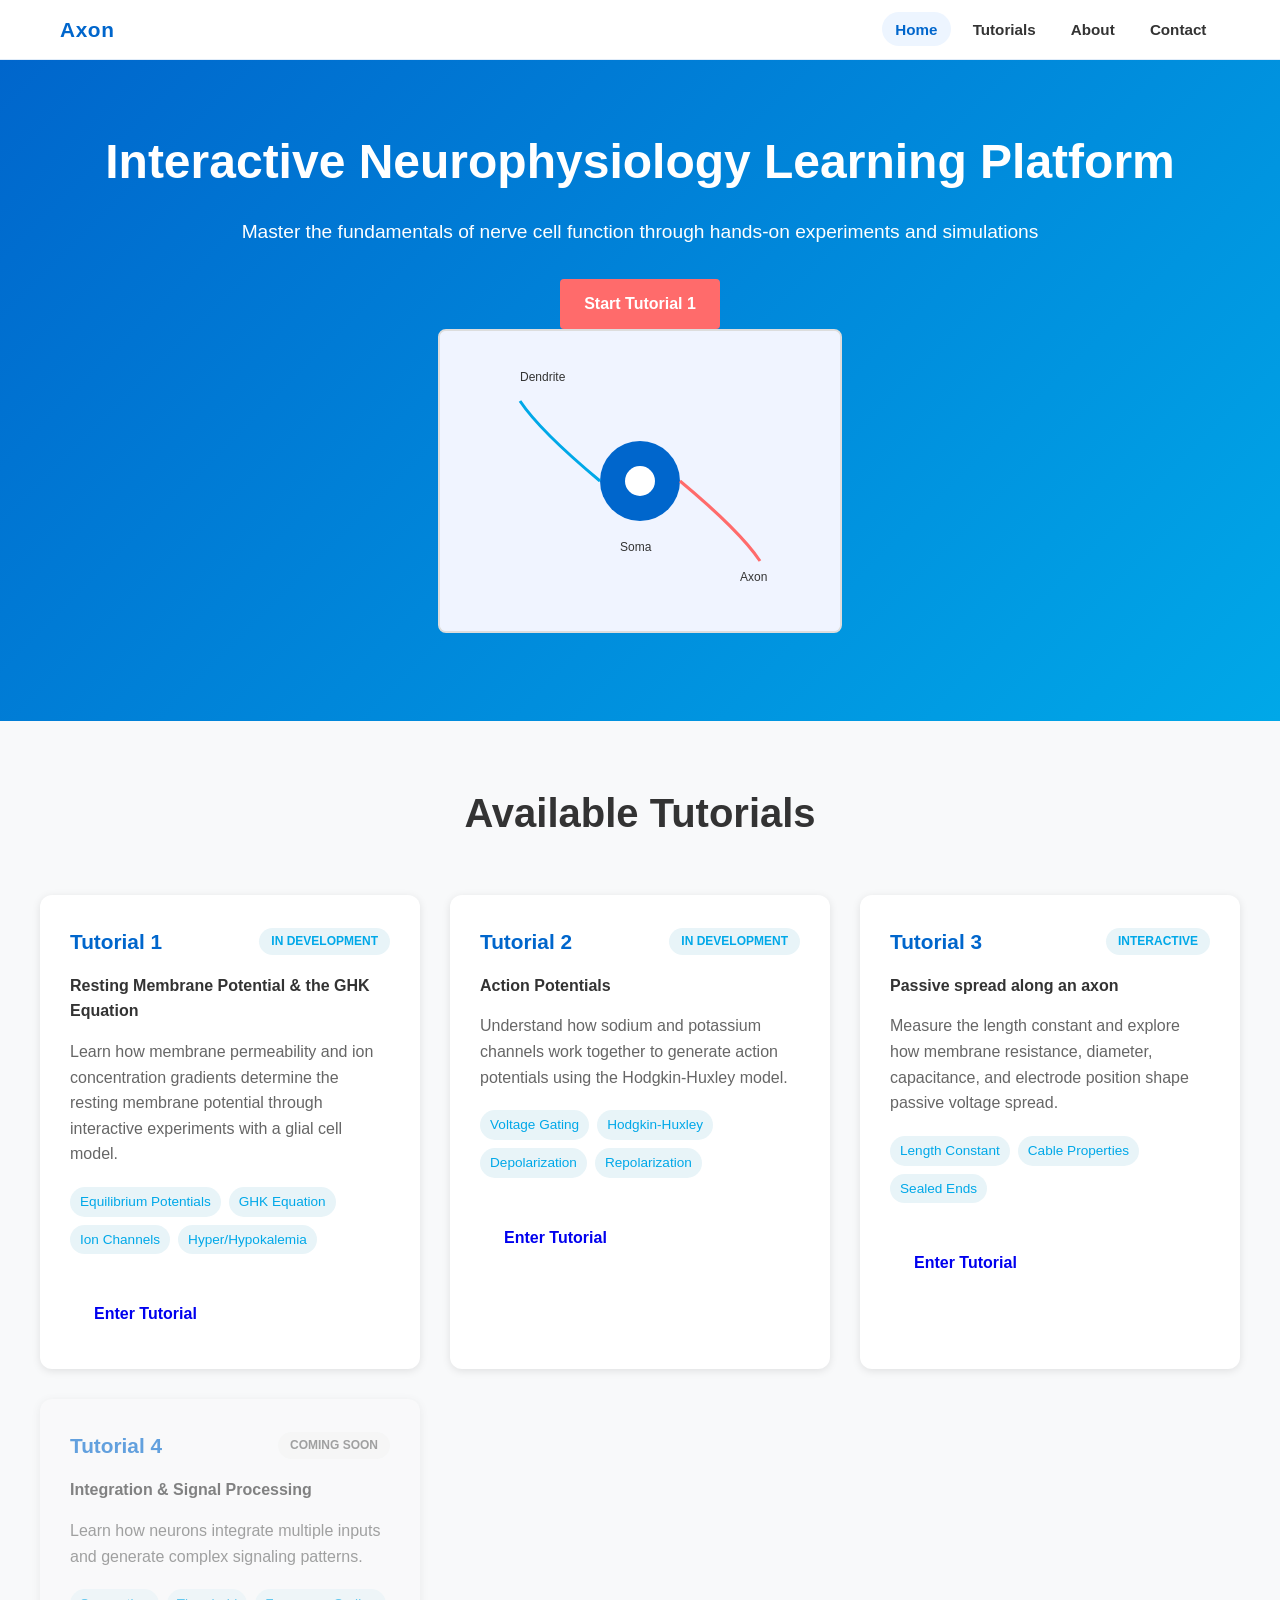
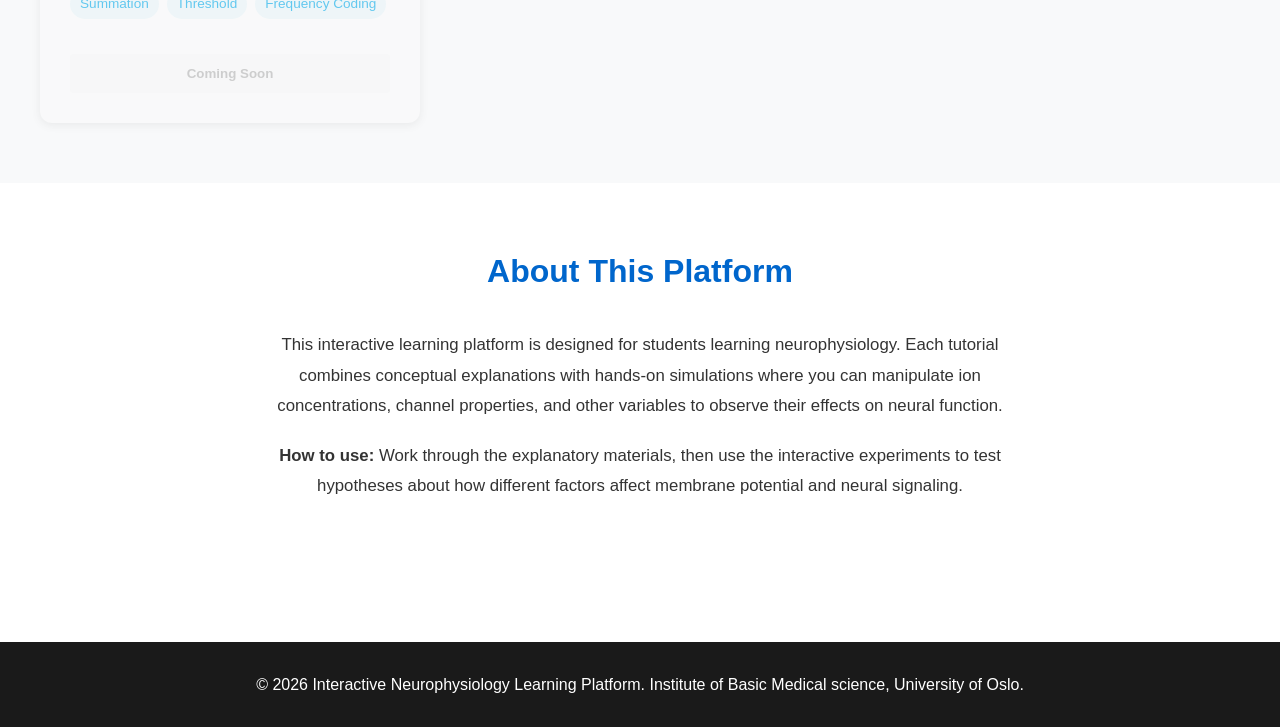
==== commit 66ec3042: "passive axon simulation" ====
--- a/index.html
+++ b/index.html
@@ -73,20 +73,20 @@
                 <a href="tutorials/tutorial-2/experiment.html" class="btn btn-secondary btn-full">Enter Tutorial</a>
             </div>
 
-            <!-- Tutorial 3 Placeholder -->
-            <div class="tutorial-card disabled">
+            <!-- Tutorial 3 -->
+            <div class="tutorial-card">
                 <div class="card-header">
                     <h3>Tutorial 3</h3>
-                    <span class="badge badge-coming">Coming Soon</span>
+                    <span class="badge badge-active">Interactive</span>
                 </div>
-                <p><strong>Synaptic Transmission</strong></p>
-                <p class="card-description">Explore how neurons communicate through chemical synapses and neurotransmitters.</p>
+                <p><strong>Passive spread along an axon</strong></p>
+                <p class="card-description">Measure the length constant and explore how membrane resistance, diameter, capacitance, and electrode position shape passive voltage spread.</p>
                 <div class="card-topics">
-                    <span class="topic-tag">Neurotransmitters</span>
-                    <span class="topic-tag">Receptors</span>
-                    <span class="topic-tag">Synaptic Plasticity</span>
+                    <span class="topic-tag">Length Constant</span>
+                    <span class="topic-tag">Cable Properties</span>
+                    <span class="topic-tag">Sealed Ends</span>
                 </div>
-                <button class="btn btn-secondary btn-full" disabled>Coming Soon</button>
+                <a href="tutorials/tutorial-3/experiment.html" class="btn btn-secondary btn-full">Enter Tutorial</a>
             </div>
 
             <!-- Tutorial 4 Placeholder -->
--- a/css/style.css
+++ b/css/style.css
@@ -403,6 +403,33 @@
     border-color: var(--primary-color);
 }
 
+.chart-actions {
+    display: inline-flex;
+    align-items: center;
+    gap: 8px;
+    flex-shrink: 0;
+}
+
+.btn-icon {
+    width: 40px;
+    height: 40px;
+    padding: 0;
+    border: 1px solid rgba(0, 102, 204, 0.12);
+    border-radius: 8px;
+    background: white;
+    color: var(--primary-color);
+    cursor: pointer;
+    font-size: 1rem;
+    line-height: 1;
+}
+
+.btn-icon:hover,
+.btn-icon.active {
+    background: var(--primary-color);
+    color: white;
+    border-color: var(--primary-color);
+}
+
 .chart-container {
     flex: 1;
     overflow-y: auto;
@@ -472,17 +499,17 @@
 
 .group-content {
     display: grid;
-    gap: 8px;
+    gap: 5px;
     position: fixed;
     top: 100px;
     left: 340px;
     background: white;
     border: 1px solid rgba(0, 102, 204, 0.15);
     border-radius: 12px;
-    padding: 16px;
+    padding: 10px;
     box-shadow: 0 12px 36px rgba(16, 24, 40, 0.15);
     z-index: 2000;
-    width: 360px;
+    width: 300px;
     max-height: 0;
     opacity: 0;
     overflow: hidden;
@@ -567,7 +594,7 @@
     border: 1px solid rgba(0, 102, 204, 0.08);
     border-radius: 12px;
     background: rgba(255,255,255,0.5);
-    margin-bottom: 10px;
+    margin-bottom: 6px;
     overflow: hidden;
     transition: border-color 0.2s ease, box-shadow 0.2s ease;
 }
@@ -582,7 +609,7 @@
     display: flex;
     align-items: center;
     justify-content: space-between;
-    padding: 10px 12px;
+    padding: 7px 9px;
     cursor: pointer;
 }
 
@@ -591,17 +618,17 @@
     justify-content: space-between;
     gap: 12px;
     width: 100%;
-    font-size: 0.9rem;
+    font-size: 0.82rem;
     font-weight: 600;
     color: var(--text-dark);
 }
 
 .parameter-details {
-    max-height: 180px;
+    max-height: 150px;
     opacity: 1;
     overflow: visible;
     transition: max-height 0.25s ease, opacity 0.2s ease, padding 0.2s ease;
-    padding: 0 12px 12px;
+    padding: 0 9px 8px;
 }
 
 .slider {
@@ -611,11 +638,12 @@
 
 .numeric-input {
     width: 100%;
-    margin-top: 8px;
+    margin-top: 5px;
     border: 1px solid var(--border-color);
     border-radius: 10px;
-    padding: 8px 10px;
+    padding: 5px 7px;
     font: inherit;
+    font-size: 0.82rem;
 }
 
 .value-display {
@@ -1384,6 +1412,138 @@
     flex-direction: column !important;
 }
 
+/* Passive axon controls and readouts */
+.passive-simulator-section .parameter-panel {
+    height: auto;
+    min-height: 100vh;
+}
+
+.electrode-control {
+    padding: 16px 12px 20px;
+    border-top: 1px solid rgba(0, 102, 204, 0.12);
+}
+
+.electrode-control h3 {
+    margin: 0 0 6px;
+    color: var(--primary-color);
+    font-size: 0.95rem;
+}
+
+.electrode-control p {
+    margin: 0 0 16px;
+    color: var(--text-light);
+    font-size: 0.82rem;
+}
+
+.axon-track {
+    position: relative;
+    height: 34px;
+    margin: 0 12px 8px;
+    cursor: pointer;
+}
+
+.axon-line {
+    position: absolute;
+    top: 15px;
+    left: 0;
+    right: 0;
+    height: 5px;
+    border-radius: 4px;
+    background: #245c73;
+}
+
+.electrode-marker {
+    position: absolute;
+    top: 5px;
+    left: 0;
+    width: 18px;
+    height: 25px;
+    border-radius: 50%;
+    background: #2774d8;
+    border: 3px solid white;
+    box-shadow: 0 2px 8px rgba(16, 24, 40, 0.25);
+    transform: translateX(-50%);
+}
+
+.axon-end {
+    position: absolute;
+    top: 25px;
+    color: var(--text-light);
+    font-size: 0.75rem;
+}
+
+.axon-end.left { left: 0; }
+.axon-end.right { right: 0; }
+
+.electrode-control output {
+    display: block;
+    color: var(--text-dark);
+    font-size: 0.82rem;
+    font-weight: 700;
+    text-align: center;
+}
+
+.passive-readouts {
+    display: grid;
+    grid-template-columns: repeat(3, minmax(0, 1fr));
+    gap: 10px;
+    margin-bottom: 16px;
+}
+
+.passive-readouts div {
+    background: #f4f8fa;
+    border: 1px solid rgba(36, 92, 115, 0.12);
+    border-radius: 10px;
+    padding: 10px 12px;
+}
+
+.passive-readouts span,
+.passive-readouts strong {
+    display: block;
+}
+
+.passive-readouts span {
+    color: var(--text-light);
+    font-size: 0.76rem;
+}
+
+.passive-readouts strong {
+    color: #245c73;
+    font-size: 1rem;
+    margin-top: 3px;
+}
+
+.passive-chart-container .chart-panel {
+    min-height: 360px;
+    margin-bottom: 16px;
+}
+
+.space-time-heading {
+    display: flex;
+    align-items: baseline;
+    justify-content: space-between;
+    gap: 12px;
+    margin: 8px 0 12px;
+}
+
+.space-time-heading h2 {
+    margin: 0;
+    color: var(--text-dark);
+    font-size: 1.05rem;
+}
+
+.space-time-heading output {
+    color: #245c73;
+    font-size: 0.86rem;
+    font-weight: 700;
+}
+
+@media (max-width: 640px) {
+    .passive-readouts {
+        grid-template-columns: 1fr;
+    }
+}
+
 /* Footer */
 .footer {
     background-color: var(--bg-dark, #1a1a1a);
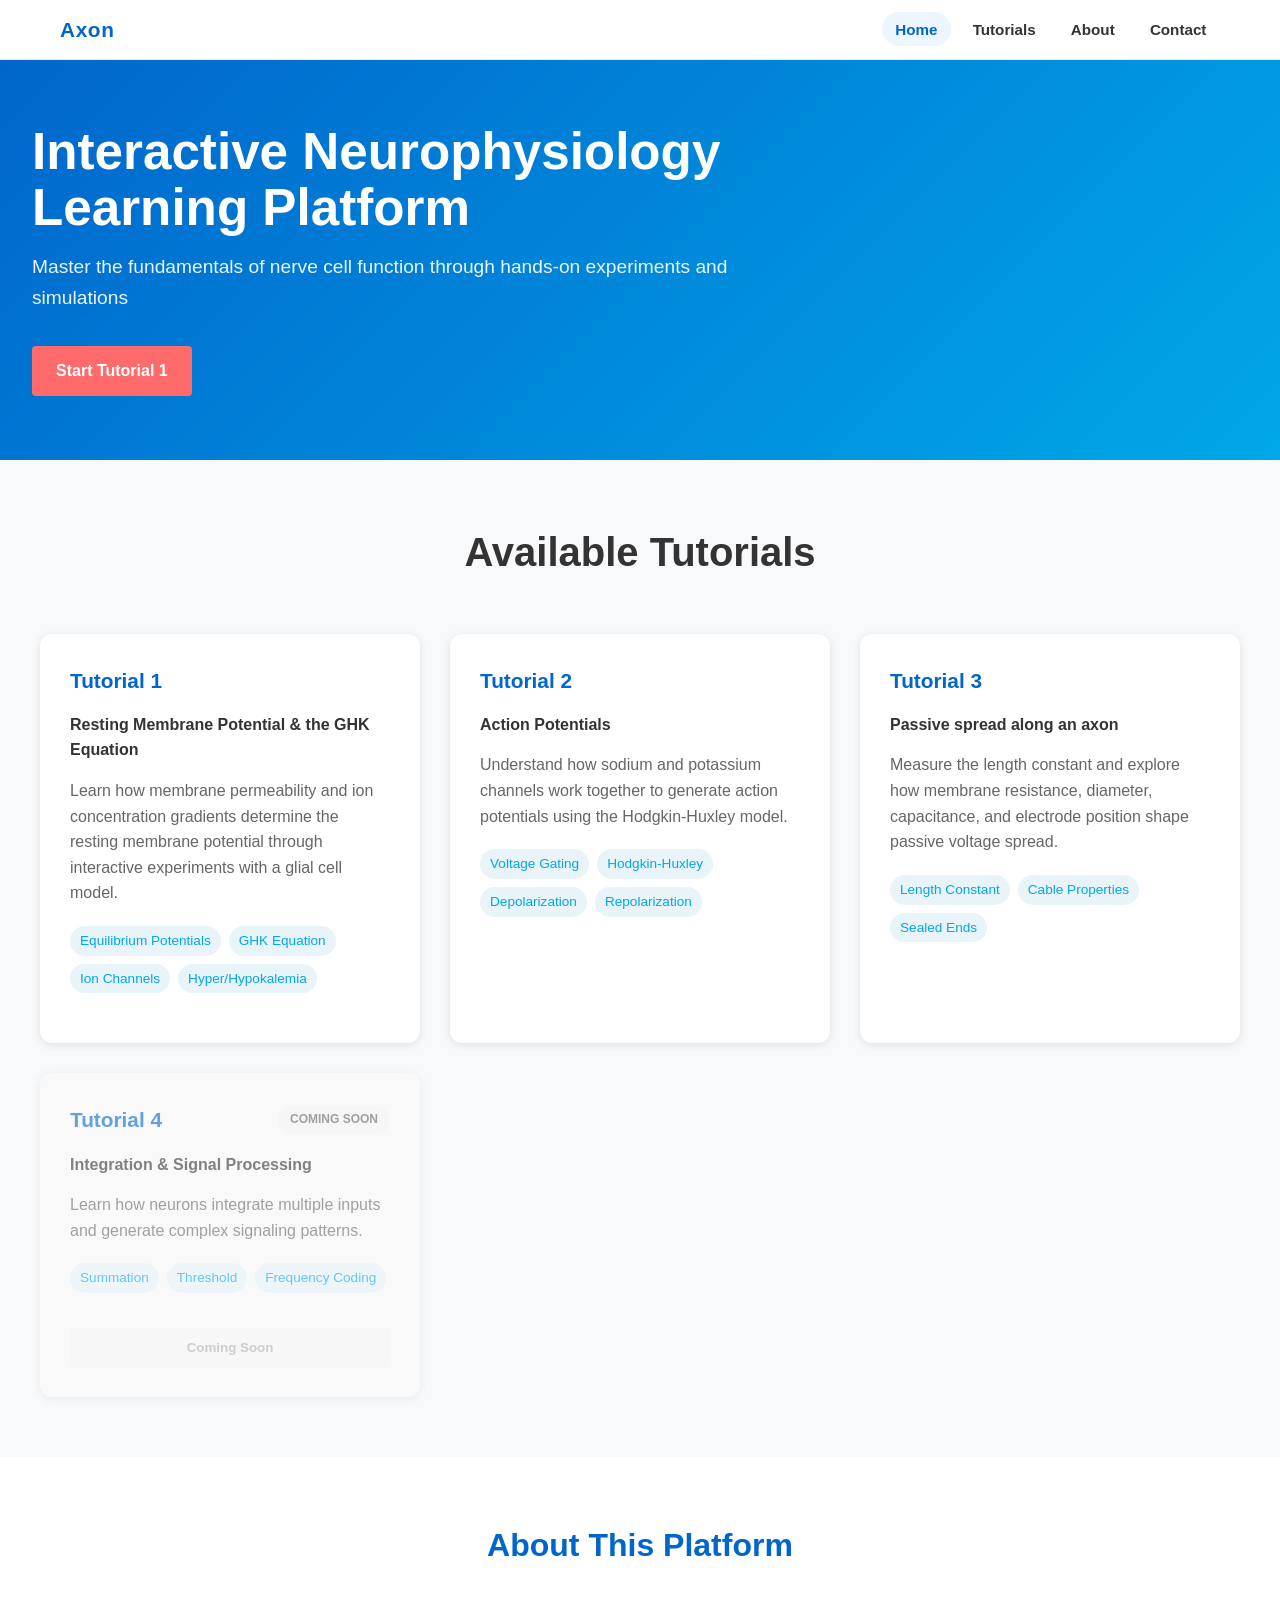
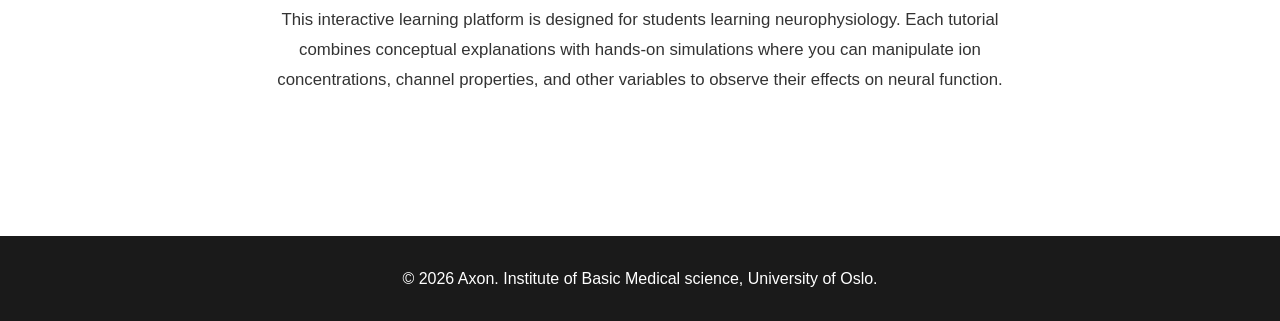
==== commit b89e9107: "Fix some layout issues" ====
--- a/index.html
+++ b/index.html
@@ -30,9 +30,6 @@
             <p>Master the fundamentals of nerve cell function through hands-on experiments and simulations</p>
             <a href="tutorials/tutorial-1/experiment.html" class="btn btn-primary">Start Tutorial 1</a>
         </div>
-        <div class="hero-canvas">
-            <canvas id="neuronCanvas" width="400" height="300"></canvas>
-        </div>
     </section>
 
     <!-- Tutorials Section -->
@@ -40,10 +37,9 @@
         <h2>Available Tutorials</h2>
         <div class="tutorials-grid">
             <!-- Tutorial 1 -->
-            <div class="tutorial-card">
+            <a href="tutorials/tutorial-1/experiment.html" class="tutorial-card tutorial-card-link">
                 <div class="card-header">
                     <h3>Tutorial 1</h3>
-                    <span class="badge badge-active">In Development</span>
                 </div>
                 <p><strong>Resting Membrane Potential & the GHK Equation</strong></p>
                 <p class="card-description">Learn how membrane permeability and ion concentration gradients determine the resting membrane potential through interactive experiments with a glial cell model.</p>
@@ -53,14 +49,12 @@
                     <span class="topic-tag">Ion Channels</span>
                     <span class="topic-tag">Hyper/Hypokalemia</span>
                 </div>
-                <a href="tutorials/tutorial-1/experiment.html" class="btn btn-secondary btn-full">Enter Tutorial</a>
-            </div>
+            </a>
 
             <!-- Tutorial 2 -->
-            <div class="tutorial-card">
+            <a href="tutorials/tutorial-2/experiment.html" class="tutorial-card tutorial-card-link">
                 <div class="card-header">
                     <h3>Tutorial 2</h3>
-                    <span class="badge badge-active">In Development</span>
                 </div>
                 <p><strong>Action Potentials</strong></p>
                 <p class="card-description">Understand how sodium and potassium channels work together to generate action potentials using the Hodgkin-Huxley model.</p>
@@ -70,14 +64,12 @@
                     <span class="topic-tag">Depolarization</span>
                     <span class="topic-tag">Repolarization</span>
                 </div>
-                <a href="tutorials/tutorial-2/experiment.html" class="btn btn-secondary btn-full">Enter Tutorial</a>
-            </div>
+            </a>
 
             <!-- Tutorial 3 -->
-            <div class="tutorial-card">
+            <a href="tutorials/tutorial-3/experiment.html" class="tutorial-card tutorial-card-link">
                 <div class="card-header">
                     <h3>Tutorial 3</h3>
-                    <span class="badge badge-active">Interactive</span>
                 </div>
                 <p><strong>Passive spread along an axon</strong></p>
                 <p class="card-description">Measure the length constant and explore how membrane resistance, diameter, capacitance, and electrode position shape passive voltage spread.</p>
@@ -86,8 +78,7 @@
                     <span class="topic-tag">Cable Properties</span>
                     <span class="topic-tag">Sealed Ends</span>
                 </div>
-                <a href="tutorials/tutorial-3/experiment.html" class="btn btn-secondary btn-full">Enter Tutorial</a>
-            </div>
+            </a>
 
             <!-- Tutorial 4 Placeholder -->
             <div class="tutorial-card disabled">
@@ -111,12 +102,12 @@
     <section id="about" class="about-section">
         <h2>About This Platform</h2>
         <p>This interactive learning platform is designed for students learning neurophysiology. Each tutorial combines conceptual explanations with hands-on simulations where you can manipulate ion concentrations, channel properties, and other variables to observe their effects on neural function.</p>
-        <p><strong>How to use:</strong> Work through the explanatory materials, then use the interactive experiments to test hypotheses about how different factors affect membrane potential and neural signaling.</p>
+        <!-- <p><strong>How to use:</strong> Work through the explanatory materials, then use the interactive experiments to test hypotheses about how different factors affect membrane potential and neural signaling.</p> -->
     </section>
 
     <!-- Footer -->
     <footer class="footer">
-        <p>&copy; 2026 Interactive Neurophysiology Learning Platform. Institute of Basic Medical science, University of Oslo.</p>
+        <p>&copy; 2026 Axon. Institute of Basic Medical science, University of Oslo.</p>
     </footer>
 
     <script src="js/modules/ghkCalculator.js"></script>
--- a/css/style.css
+++ b/css/style.css
@@ -14,6 +14,14 @@
     --text-dark: #333;
     --text-light: #666;
     --border-color: #ddd;
+
+    --space-1: clamp(0.0625rem, 0.12vw, 0.125rem);
+    --space-2: clamp(0.125rem, 0.25vw, 0.25rem);
+    --space-3: clamp(0.25rem, 0.38vw, 0.375rem);
+    --space-4: clamp(0.375rem, 0.5vw, 0.5rem);
+    --space-5: clamp(0.5rem, 0.75vw, 0.75rem);
+    --space-6: clamp(0.75rem, 1vw, 1rem);
+    --space-8: clamp(1rem, 1.5vw, 1.5rem);
 }
 
 body {
@@ -236,7 +244,7 @@
 
 .tutorial-header h1 {
     margin: 0;
-    font-size: clamp(2rem, 3vw, 2.8rem);
+    font-size: clamp(1.7rem, 2.2vw, 2.3rem);
     color: var(--text-dark);
 }
 
@@ -258,7 +266,8 @@
     display: flex;
     flex-direction: column;
     height: 100vh;
-    overflow: visible;
+    max-height: 100vh;
+    overflow: hidden;
     position: relative;
     z-index: 10;
 }
@@ -269,24 +278,17 @@
     flex-shrink: 0;
 }
 
-.parameter-bar-header h3 {
-    margin: 0;
-    font-size: 0.95rem;
-    font-weight: 700;
-    color: var(--primary-color);
-    text-transform: uppercase;
-    letter-spacing: 0.5px;
-}
-
 .parameter-panel .parameter-bar {
     overflow-y: auto;
     overflow-x: visible;
-    flex: 0 0 auto;
-    padding: 8px 0;
-    display: grid;
-    grid-template-columns: 1fr;
-    gap: 4px;
-    margin: 0;
+    flex: 1 1 auto;
+    min-height: 0;
+    padding: 0 !important;
+    display: flex;
+    flex-direction: column;
+    gap: 0 !important;
+    margin: 0 !important;
+    overscroll-behavior: contain;
 }
 
 .chart-and-content {
@@ -300,16 +302,6 @@
 .chart-container.expanded ~ .button-group,
 .simulator-section:has(.chart-container.expanded) .chart-and-content {
     overflow-y: hidden;
-}
-
-.chart-and-content .button-group {
-    position: sticky;
-    bottom: 0;
-    background: white;
-    padding: 16px 0 0 0;
-    margin-top: auto;
-    margin-bottom: 0;
-    border-top: 1px solid rgba(0, 102, 204, 0.08);
 }
 
 .section-heading {
@@ -323,7 +315,7 @@
 
 .section-heading h1 {
     margin: 0;
-    font-size: clamp(2rem, 2vw, 2.5rem);
+    font-size: clamp(1.6rem, 1.8vw, 2.1rem);
     color: var(--text-dark);
 }
 
@@ -440,8 +432,11 @@
 
 .chart-container.expanded {
     position: relative;
-    flex: 1;
-    overflow-y: visible;
+    width: 100%;
+    max-height: calc(100vh - 180px);
+    min-height: 0;
+    z-index: 1;
+    overflow: hidden;
 }
 
 .chart-container.expanded .chart-panel {
@@ -473,55 +468,76 @@
     border-radius: 0;
     padding: 0;
     position: relative;
-    flex: 0 1 auto;
-    margin: 0;
+    flex: 0 0 auto;
+    width: 100%;
+    margin: 0 !important;
+    display: block;
+    max-height: 2.5rem;
+    overflow: hidden;
+    transition: max-height 0.25s ease;
 }
 
 .group-toggle {
-    width: calc(100% - 24px);
+    width: calc(100% - var(--space-4));
     background: white;
     border: 1px solid rgba(0, 102, 204, 0.12);
-    border-radius: 8px;
-    color: var(--primary-color);
-    padding: 8px 12px;
+    border-radius: 6px;
+    color: var(--primary-color);
+    padding: 0.15rem var(--space-3);
     font-weight: 600;
     cursor: pointer;
     text-align: left;
-    font-size: 0.9rem;
-    margin: 0 12px;
+    font-size: clamp(0.68rem, 0.75vw, 0.78rem);
+    line-height: 1.1;
+    letter-spacing: 0.01em;
+    margin: 0 var(--space-2) !important;
     transition: all 0.2s ease;
-}
-
-.group-toggle:hover {
+    position: relative;
+    min-height: 1.5rem;
+    display: block;
+}
+
+.group-toggle:hover,
+.group-toggle:focus-visible {
     background: rgba(0, 102, 204, 0.05);
     border-color: rgba(0, 102, 204, 0.2);
+    outline: none;
 }
 
 .group-content {
-    display: grid;
-    gap: 5px;
-    position: fixed;
-    top: 100px;
-    left: 340px;
+    display: none;
+    gap: var(--space-1);
     background: white;
     border: 1px solid rgba(0, 102, 204, 0.15);
-    border-radius: 12px;
-    padding: 10px;
-    box-shadow: 0 12px 36px rgba(16, 24, 40, 0.15);
+    border-radius: 10px;
+    padding: 0 var(--space-2);
+    box-shadow: 0 8px 18px rgba(16, 24, 40, 0.08);
     z-index: 2000;
-    width: 300px;
+    width: calc(100% - var(--space-4));
+    margin: 0 var(--space-2);
     max-height: 0;
     opacity: 0;
     overflow: hidden;
-    transition: max-height 0.3s ease, opacity 0.3s ease;
+    transition: max-height 0.3s ease, opacity 0.3s ease, margin-top 0.2s ease, padding 0.2s ease;
     pointer-events: none;
 }
 
+.parameter-group.is-open .group-content,
 .parameter-group:hover .group-content,
 .parameter-group:focus-within .group-content {
+    display: grid;
     max-height: 600px;
     opacity: 1;
     pointer-events: auto;
+    overflow: visible;
+    margin-top: 0 !important;
+    padding: var(--space-2) !important;
+}
+
+.parameter-group.is-open,
+.parameter-group:hover,
+.parameter-group:focus-within {
+    max-height: 600px;
 }
 
 .simulator-grid {
@@ -759,6 +775,10 @@
     margin-bottom: 12px;
 }
 
+.chart-header h2 {
+    display: none !important;
+}
+
 .chart-legend-note {
     font-size: 0.78rem;
     color: var(--text-light);
@@ -822,6 +842,14 @@
     gap: 12px;
     margin-top: 26px;
     flex-wrap: wrap;
+}
+
+.tutorial-footer-actions {
+    width: 100%;
+    justify-content: flex-start;
+    margin: 24px 0 0;
+    padding-top: 18px;
+    border-top: 1px solid rgba(0, 102, 204, 0.08);
 }
 
 .btn {
@@ -897,18 +925,24 @@
 .hero {
     background: linear-gradient(135deg, var(--primary-color), var(--secondary-color));
     color: white;
-    padding: 4rem 0;
-    text-align: center;
+    padding: 4rem 2rem;
+    text-align: left;
+}
+
+.hero-content {
+    max-width: 700px;
 }
 
 .hero h1 {
-    font-size: 3rem;
+    font-size: clamp(2.3rem, 4vw, 3.5rem);
     margin-bottom: 1rem;
+    line-height: 1.1;
 }
 
 .hero p {
     font-size: 1.2rem;
     margin-bottom: 2rem;
+    color: rgba(255, 255, 255, 0.92);
 }
 
 /* Buttons */
@@ -978,12 +1012,6 @@
     margin-bottom: 2rem;
 }
 
-#neuronCanvas {
-    border: 2px solid var(--border-color);
-    border-radius: 8px;
-    background-color: #f0f4ff;
-    margin-bottom: 1rem;
-}
 
 /* Footer */
 footer {
@@ -1042,14 +1070,21 @@
 }
 
 .tutorial-card {
+    display: block;
     background: white;
     border-radius: 12px;
     padding: 30px;
     box-shadow: 0 2px 8px rgba(0, 0, 0, 0.1);
     transition: transform 0.3s ease, box-shadow 0.3s ease;
-}
-
-.tutorial-card:hover:not(.disabled) {
+    color: inherit;
+    text-decoration: none;
+}
+
+.tutorial-card-link {
+    cursor: pointer;
+}
+
+.tutorial-card-link:hover {
     transform: translateY(-5px);
     box-shadow: 0 8px 16px rgba(0, 0, 0, 0.15);
 }
@@ -1319,14 +1354,11 @@
 
 /* Ensure charts in expanded mode display properly */
 .chart-container.expanded {
-    position: fixed;
-    top: 0;
-    left: 0;
-    right: 0;
-    bottom: 0;
-    width: 100vw;
-    height: 100vh;
-    z-index: 1000;
+    position: relative;
+    width: 100%;
+    max-height: calc(100vh - 180px);
+    min-height: 0;
+    z-index: 1;
     display: flex;
     flex-direction: column;
     gap: 0;
@@ -1337,11 +1369,9 @@
 }
 
 .chart-container.expanded .control-group.compact-actions {
-    position: fixed;
-    top: 10px;
-    right: 10px;
-    width: auto;
-    z-index: 1001;
+    position: static;
+    width: 100%;
+    z-index: 1;
     margin: 0 !important;
 }
 
@@ -1399,6 +1429,28 @@
     overflow: hidden !important;
 }
 
+body.chart-expanded .content-header {
+    display: flex !important;
+    justify-content: flex-end !important;
+    align-items: center !important;
+    margin: 0 !important;
+}
+
+body.chart-expanded .intro-text {
+    display: none !important;
+}
+
+body.chart-expanded .chart-actions {
+    position: fixed !important;
+    top: 18px !important;
+    right: 20px !important;
+    z-index: 2002 !important;
+    background: rgba(255, 255, 255, 0.94) !important;
+    border-radius: 12px !important;
+    padding: 6px !important;
+    box-shadow: 0 8px 20px rgba(15, 23, 42, 0.08) !important;
+}
+
 body.chart-expanded .chart-and-content {
     width: 100% !important;
     height: 100% !important;
@@ -1410,6 +1462,41 @@
     height: 100% !important;
     display: flex !important;
     flex-direction: column !important;
+}
+
+body.chart-expanded .chart-panel {
+    position: relative !important;
+    padding-left: 54px !important;
+    min-height: 0 !important;
+    height: 100% !important;
+    flex: 1 !important;
+}
+
+body.chart-expanded .chart-panel canvas {
+    width: calc(100% - 64px) !important;
+    margin-left: 8px !important;
+}
+
+body.chart-expanded .chart-header {
+    position: absolute !important;
+    left: 0 !important;
+    top: 0 !important;
+    bottom: 0 !important;
+    width: 42px !important;
+    height: auto !important;
+    margin: 0 !important;
+    padding: 12px 0 !important;
+    display: flex !important;
+    align-items: center !important;
+    justify-content: center !important;
+}
+
+body.chart-expanded .chart-header h2 {
+    display: none !important;
+}
+
+body.chart-expanded .chart-legend-note {
+    display: none !important;
 }
 
 /* Passive axon controls and readouts */
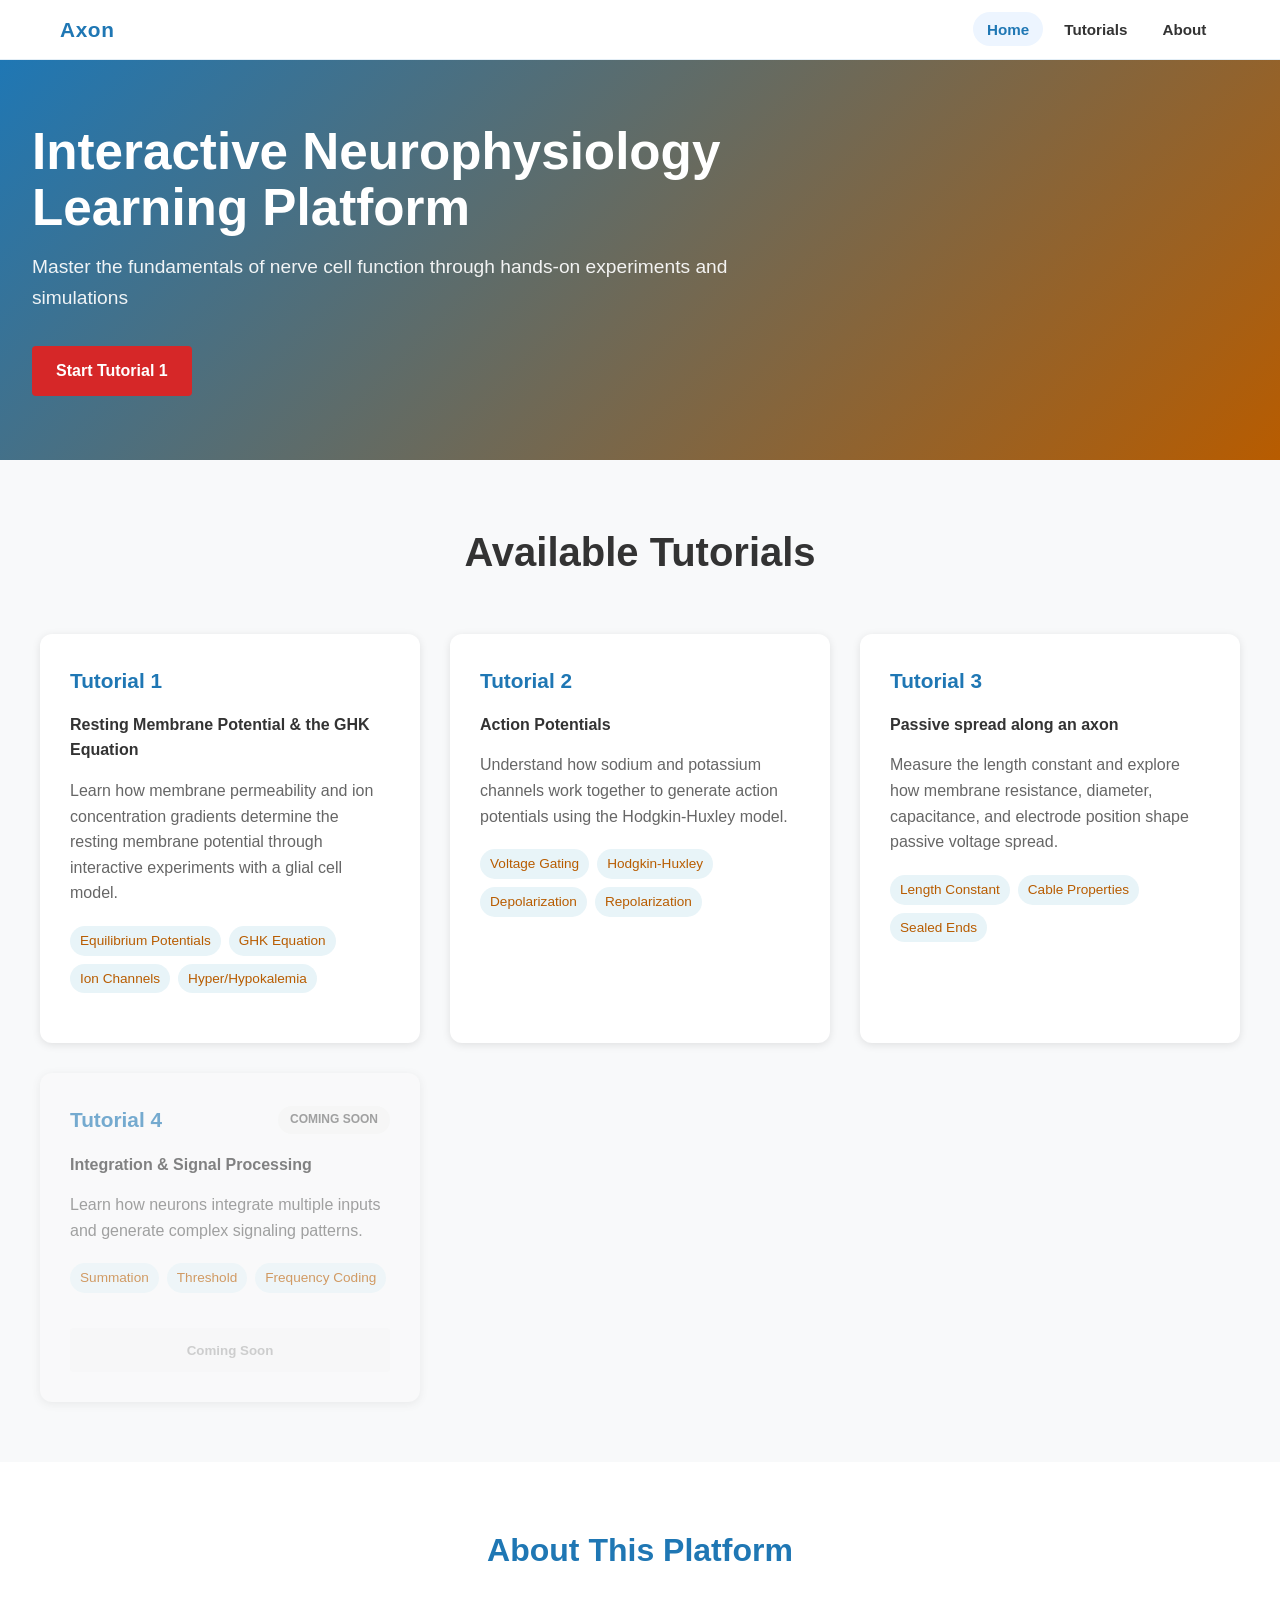
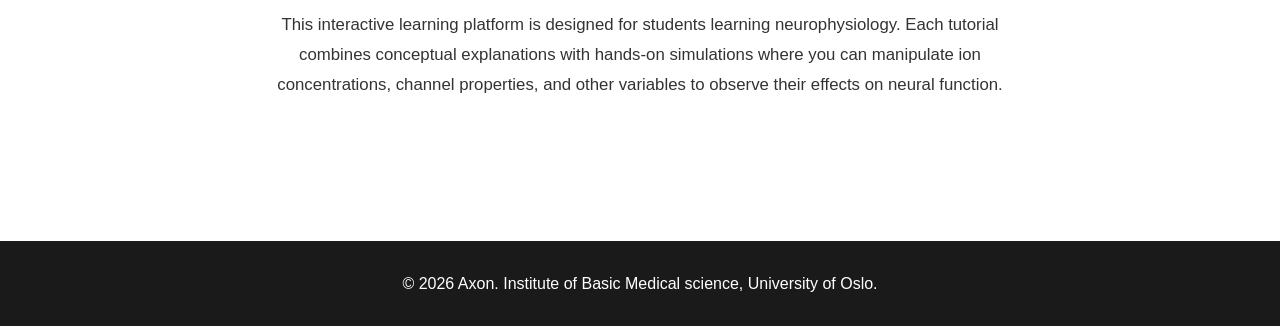
==== commit 504e9691: "- Modify first tutorial so that simulation is not ran automatically. - Change visualization of membr" ====
--- a/index.html
+++ b/index.html
@@ -8,8 +8,9 @@
     <link rel="stylesheet" href="css/responsive.css">
 </head>
 <body>
+    <a class="skip-link" href="#main-content">Skip to main content</a>
     <!-- Navigation Bar -->
-    <nav class="navbar">
+    <nav class="navbar" aria-label="Main navigation">
         <div class="nav-container">
             <div class="nav-logo">
                 <a href="index.html">Axon</a>
@@ -18,11 +19,11 @@
                 <li><a href="index.html" class="nav-link active">Home</a></li>
                 <li><a href="#tutorials" class="nav-link">Tutorials</a></li>
                 <li><a href="#about" class="nav-link">About</a></li>
-                <li><a href="#contact" class="nav-link">Contact</a></li>
             </ul>
         </div>
     </nav>
 
+    <main id="main-content">
     <!-- Hero Section -->
     <section class="hero">
         <div class="hero-content">
@@ -104,6 +105,7 @@
         <p>This interactive learning platform is designed for students learning neurophysiology. Each tutorial combines conceptual explanations with hands-on simulations where you can manipulate ion concentrations, channel properties, and other variables to observe their effects on neural function.</p>
         <!-- <p><strong>How to use:</strong> Work through the explanatory materials, then use the interactive experiments to test hypotheses about how different factors affect membrane potential and neural signaling.</p> -->
     </section>
+    </main>
 
     <!-- Footer -->
     <footer class="footer">
--- a/css/style.css
+++ b/css/style.css
@@ -6,9 +6,9 @@
 }
 
 :root {
-    --primary-color: #0066cc;
-    --secondary-color: #00a8e8;
-    --accent-color: #ff6b6b;
+    --primary-color: #1f77b4;
+    --secondary-color: #b85c00;
+    --accent-color: #d62728;
     --bg-light: #f8f9fa;
     --bg-dark: #1a1a1a;
     --text-dark: #333;
@@ -40,7 +40,7 @@
 /* Navigation */
 .navbar {
     background: rgba(255, 255, 255, 0.96);
-    border-bottom: 1px solid rgba(0, 102, 204, 0.12);
+    border-bottom: 1px solid rgba(31, 119, 180, 0.12);
     color: var(--text-dark);
     padding: 0.8rem 0;
     box-shadow: 0 4px 12px rgba(16, 24, 40, 0.04);
@@ -109,7 +109,7 @@
 
 .concept-sidebar-top {
     background: linear-gradient(90deg, #f8fbff 0%, #eef5ff 100%);
-    border-bottom: 1px solid rgba(0, 102, 204, 0.12);
+    border-bottom: 1px solid rgba(31, 119, 180, 0.12);
     padding: 16px 20px;
     margin-bottom: 24px;
     transition: all 0.25s ease;
@@ -165,7 +165,7 @@
 }
 
 .concept-toggle {
-    border: 1px solid rgba(0, 102, 204, 0.18);
+    border: 1px solid rgba(31, 119, 180, 0.18);
     background: white;
     color: var(--primary-color);
     border-radius: 999px;
@@ -189,7 +189,7 @@
 
 .concept-card {
     background: rgba(255, 255, 255, 0.7);
-    border: 1px solid rgba(0, 102, 204, 0.1);
+    border: 1px solid rgba(31, 119, 180, 0.1);
     border-radius: 14px;
     padding: 12px 13px;
 }
@@ -223,7 +223,7 @@
 
 .tutorial-header {
     background: linear-gradient(135deg, #f8fbff 0%, #eef5ff 100%);
-    border-bottom: 1px solid rgba(0, 102, 204, 0.12);
+    border-bottom: 1px solid rgba(31, 119, 180, 0.12);
     padding: 32px 20px;
     margin-bottom: 20px;
 }
@@ -250,19 +250,19 @@
 
 .simulator-section {
     background: white;
-    border: 1px solid rgba(0, 102, 204, 0.08);
+    border: 1px solid rgba(31, 119, 180, 0.08);
     border-radius: 22px;
     box-shadow: 0 10px 30px rgba(16, 24, 40, 0.04);
     display: grid;
-    grid-template-columns: 320px minmax(0, 1fr);
-    gap: 20px;
+    grid-template-columns: minmax(220px, var(--parameter-panel-width, 320px)) 12px minmax(0, 1fr);
+    gap: 0;
     padding: 0;
-    overflow: hidden;
+    overflow: clip;
 }
 
 .parameter-panel {
     background: linear-gradient(180deg, #f8fbff 0%, #eef5ff 100%);
-    border-right: 1px solid rgba(0, 102, 204, 0.12);
+    border-right: 0;
     display: flex;
     flex-direction: column;
     height: 100vh;
@@ -272,9 +272,55 @@
     z-index: 10;
 }
 
+.panel-resizer {
+    position: relative;
+    z-index: 11;
+    width: 12px;
+    min-height: 100%;
+    padding: 0;
+    border: 0;
+    background: transparent;
+    cursor: col-resize;
+    touch-action: none;
+}
+
+.panel-resizer::after {
+    position: absolute;
+    top: 0;
+    bottom: 0;
+    left: 4px;
+    width: 4px;
+    background: rgba(31, 119, 180, 0.18);
+    content: "";
+    transition: background-color 0.15s ease, width 0.15s ease, left 0.15s ease;
+}
+
+.panel-resizer:hover::after,
+.panel-resizer:focus-visible::after,
+.resizing-simulator-panel .panel-resizer::after {
+    left: 3px;
+    width: 6px;
+    background: var(--primary-color);
+}
+
+.panel-resizer:focus-visible {
+    outline: 3px solid #003e7e;
+    outline-offset: -3px;
+}
+
+.resizing-simulator-panel {
+    cursor: col-resize;
+    user-select: none;
+}
+
+.resizing-simulator-panel * {
+    cursor: col-resize !important;
+    user-select: none !important;
+}
+
 .parameter-bar-header {
     padding: 16px 12px 8px 12px;
-    border-bottom: 1px solid rgba(0, 102, 204, 0.12);
+    border-bottom: 1px solid rgba(31, 119, 180, 0.12);
     flex-shrink: 0;
 }
 
@@ -343,6 +389,11 @@
     gap: 16px;
     flex: 1;
     min-height: 0;
+}
+
+.chart-and-content > .simulator-content {
+    flex: 0 0 auto;
+    min-height: 100%;
 }
 
 .helper-row {
@@ -373,7 +424,7 @@
 
 .btn-expand-chart {
     background: white;
-    border: 1px solid rgba(0, 102, 204, 0.12);
+    border: 1px solid rgba(31, 119, 180, 0.12);
     color: var(--primary-color);
     border-radius: 8px;
     width: 40px;
@@ -389,10 +440,223 @@
     position: relative;
 }
 
-.btn-expand-chart:hover {
-    background: var(--primary-color);
-    color: white;
-    border-color: var(--primary-color);
+.skip-link {
+    position: absolute;
+    z-index: 3000;
+    top: 0.5rem;
+    left: 0.5rem;
+    padding: 0.75rem 1rem;
+    color: #fff;
+    background: #1a1a1a;
+    border-radius: 0.25rem;
+    transform: translateY(-160%);
+}
+
+.skip-link:focus {
+    transform: translateY(0);
+}
+
+:focus-visible {
+    outline: 3px solid #003e7e;
+    outline-offset: 3px;
+}
+
+.group-toggle:focus-visible {
+    outline: 3px solid #003e7e;
+    outline-offset: 2px;
+}
+
+button {
+    min-height: 44px;
+}
+
+.group-toggle {
+    min-height: 44px;
+}
+
+.parameter-group {
+    max-height: 2.75rem;
+}
+
+.parameter-panel .parameter-bar-header h2 {
+    margin: 0;
+    font-size: 1.1rem;
+}
+
+.simulation-status,
+.sweep-status {
+    color: #333;
+    font-weight: 600;
+}
+
+.parameter-sweeps {
+    margin-top: 2rem;
+}
+
+.parameter-sweeps > p {
+    margin: 0.5rem 0 1rem;
+    color: var(--text-light);
+}
+
+.sweep-grid {
+    display: grid;
+    grid-template-columns: minmax(0, 1fr);
+    gap: 1.25rem;
+}
+
+.sweep-card {
+    min-width: 0;
+    padding: 1rem;
+    border: 1px solid var(--border-color);
+    border-radius: 0.75rem;
+    background: #fff;
+}
+
+.sweep-card h3 {
+    margin: 0 0 0.75rem;
+    font-size: 1.1rem;
+}
+
+.sweep-card-content {
+    display: grid;
+    grid-template-columns: minmax(0, 0.9fr) minmax(0, 1.1fr);
+    align-items: start;
+    gap: 1.25rem;
+}
+
+.sweep-inputs,
+.sweep-visualization {
+    min-width: 0;
+}
+
+.sweep-status {
+    min-height: 1.5em;
+    margin: 0.5rem 0;
+}
+
+.sweep-chart {
+    position: relative;
+    height: 260px;
+}
+
+.sweep-chart canvas {
+    display: block;
+    width: 100% !important;
+    height: 100% !important;
+}
+
+.sweep-card canvas {
+    max-width: 100%;
+}
+
+.chart-data-details {
+    display: block;
+    position: relative;
+}
+
+@media (max-width: 760px) {
+    .sweep-card-content {
+        grid-template-columns: minmax(0, 1fr);
+    }
+}
+
+.visually-hidden {
+    position: absolute;
+    width: 1px;
+    height: 1px;
+    padding: 0;
+    margin: -1px;
+    overflow: hidden;
+    clip: rect(0, 0, 0, 0);
+    white-space: nowrap;
+    border: 0;
+}
+
+.chart-data-details {
+    margin: 0.75rem 0 1rem;
+    overflow-x: auto;
+}
+
+.chart-data-details summary {
+    width: fit-content;
+    color: var(--primary-color);
+    cursor: pointer;
+    text-decoration: underline;
+}
+
+.chart-data-details table {
+    width: 100%;
+    margin-top: 0.5rem;
+    border-collapse: collapse;
+    text-align: left;
+}
+
+.chart-data-details caption {
+    padding: 0.5rem 0;
+    font-weight: 700;
+    text-align: left;
+}
+
+.chart-data-details th,
+.chart-data-details td {
+    padding: 0.4rem;
+    border: 1px solid #767676;
+}
+
+.chart-data-details thead {
+    background: #f0f4f8;
+}
+
+.sweep-input-table {
+    display: block;
+    width: 100%;
+    overflow-x: auto;
+    border-collapse: collapse;
+    text-align: left;
+}
+
+.sweep-input-table caption {
+    padding: 0.5rem 0;
+    font-weight: 700;
+    text-align: left;
+}
+
+.sweep-input-table th,
+.sweep-input-table td {
+    padding: 0.3rem;
+    border: 1px solid #767676;
+}
+
+.sweep-input-table thead {
+    background: #f0f4f8;
+}
+
+.sweep-value {
+    width: 100%;
+    min-width: 5rem;
+    padding: 0.45rem;
+    border: 1px solid #595959;
+    border-radius: 0.25rem;
+    font: inherit;
+}
+
+.add-sweep-row {
+    margin-top: 0.5rem;
+    padding: 0.4rem 0.65rem;
+    border: 1px solid #00529b;
+    border-radius: 0.3rem;
+    color: #00529b;
+    background: #fff;
+    cursor: pointer;
+}
+
+.remove-sweep-row {
+    padding: 0.3rem 0.5rem;
+    border: 1px solid #767676;
+    border-radius: 0.3rem;
+    color: #333;
+    background: #fff;
+    cursor: pointer;
 }
 
 .chart-actions {
@@ -402,11 +666,65 @@
     flex-shrink: 0;
 }
 
+.simulation-toolbar {
+    position: sticky;
+    top: 0.5rem;
+    z-index: 20;
+    display: flex;
+    align-items: center;
+    justify-content: space-between;
+    flex-wrap: wrap;
+    gap: 0.65rem;
+    margin-bottom: 0.75rem;
+    padding: 0.75rem;
+    border: 1px solid rgba(31, 119, 180, 0.18);
+    border-radius: 12px;
+    background: rgba(255, 255, 255, 0.98);
+    box-shadow: 0 4px 14px rgba(16, 24, 40, 0.08);
+}
+
+.simulation-toolbar-actions {
+    display: flex;
+    align-items: center;
+    flex-wrap: wrap;
+    gap: 0.5rem;
+}
+
+.simulator-view-toggle {
+    display: none;
+    gap: 0.35rem;
+}
+
+.simulation-toolbar .btn {
+    min-height: 44px;
+}
+
+.simulation-toolbar .chart-actions .btn {
+    position: static;
+    z-index: auto;
+    width: auto;
+    height: auto;
+    min-height: 44px;
+    padding: 0.8rem 1.2rem;
+    font-family: inherit;
+    font-size: 1rem;
+    font-weight: 700;
+    line-height: 1.2;
+    white-space: nowrap;
+}
+
+.simulation-toolbar .chart-actions .btn:hover,
+.simulation-toolbar .chart-actions .btn[aria-pressed="true"] {
+    border-color: var(--primary-color);
+    color: #fff;
+    background: var(--primary-color);
+}
+
 .btn-icon {
     width: 40px;
     height: 40px;
     padding: 0;
-    border: 1px solid rgba(0, 102, 204, 0.12);
+    border: 1px solid rgba(31, 119, 180, 0.12);
     border-radius: 8px;
     background: white;
     color: var(--primary-color);
@@ -428,6 +746,10 @@
     transition: all 0.3s ease;
     display: flex;
     flex-direction: column;
+}
+
+.simulator-content > .chart-container {
+    overflow: visible;
 }
 
 .chart-container.expanded {
@@ -455,7 +777,7 @@
     flex-shrink: 0;
 }
 
-.chart-container.expanded canvas {
+.chart-container.expanded > .chart-panel canvas {
     flex: 1;
     width: 100% !important;
     height: 100% !important;
@@ -480,7 +802,7 @@
 .group-toggle {
     width: calc(100% - var(--space-4));
     background: white;
-    border: 1px solid rgba(0, 102, 204, 0.12);
+    border: 1px solid rgba(31, 119, 180, 0.12);
     border-radius: 6px;
     color: var(--primary-color);
     padding: 0.15rem var(--space-3);
@@ -499,8 +821,8 @@
 
 .group-toggle:hover,
 .group-toggle:focus-visible {
-    background: rgba(0, 102, 204, 0.05);
-    border-color: rgba(0, 102, 204, 0.2);
+    background: rgba(31, 119, 180, 0.05);
+    border-color: rgba(31, 119, 180, 0.2);
     outline: none;
 }
 
@@ -508,7 +830,7 @@
     display: none;
     gap: var(--space-1);
     background: white;
-    border: 1px solid rgba(0, 102, 204, 0.15);
+    border: 1px solid rgba(31, 119, 180, 0.15);
     border-radius: 10px;
     padding: 0 var(--space-2);
     box-shadow: 0 8px 18px rgba(16, 24, 40, 0.08);
@@ -559,7 +881,7 @@
 .chart-panel,
 .guide-item {
     background: var(--bg-light);
-    border: 1px solid rgba(0, 102, 204, 0.08);
+    border: 1px solid rgba(31, 119, 180, 0.08);
     border-radius: 16px;
     padding: 18px;
 }
@@ -591,7 +913,7 @@
 .condition-btn,
 .guide-btn,
 .btn-toggle {
-    border: 1px solid rgba(0, 102, 204, 0.15);
+    border: 1px solid rgba(31, 119, 180, 0.15);
     background: white;
     color: var(--text-dark);
     border-radius: 10px;
@@ -607,7 +929,7 @@
 }
 
 .parameter-block {
-    border: 1px solid rgba(0, 102, 204, 0.08);
+    border: 1px solid rgba(31, 119, 180, 0.08);
     border-radius: 12px;
     background: rgba(255,255,255,0.5);
     margin-bottom: 6px;
@@ -617,8 +939,8 @@
 
 .parameter-block:hover,
 .parameter-block:focus-within {
-    border-color: rgba(0, 102, 204, 0.2);
-    box-shadow: 0 6px 18px rgba(0, 102, 204, 0.06);
+    border-color: rgba(31, 119, 180, 0.2);
+    box-shadow: 0 6px 18px rgba(31, 119, 180, 0.06);
 }
 
 .parameter-summary {
@@ -663,7 +985,7 @@
 }
 
 .value-display {
-    background: linear-gradient(135deg, #0d5bd7, #3d8bfd);
+    background: linear-gradient(135deg, #1f77b4, #195f90);
     color: white;
     border-radius: 16px;
     padding: 18px 16px;
@@ -700,7 +1022,7 @@
     background: white;
     border-radius: 10px;
     padding: 9px 10px;
-    border: 1px solid rgba(0, 102, 204, 0.08);
+    border: 1px solid rgba(31, 119, 180, 0.08);
 }
 
 .eq-label {
@@ -709,7 +1031,7 @@
 
 .interpretation-box {
     background: #fff;
-    border: 1px solid rgba(0, 102, 204, 0.08);
+    border: 1px solid rgba(31, 119, 180, 0.08);
     border-radius: 12px;
     padding: 12px 14px;
     margin-bottom: 16px;
@@ -724,7 +1046,7 @@
 .calculation-display {
     background: #fff;
     border-radius: 12px;
-    border: 1px solid rgba(0, 102, 204, 0.08);
+    border: 1px solid rgba(31, 119, 180, 0.08);
     padding: 12px;
 }
 
@@ -849,7 +1171,7 @@
     justify-content: flex-start;
     margin: 24px 0 0;
     padding-top: 18px;
-    border-top: 1px solid rgba(0, 102, 204, 0.08);
+    border-top: 1px solid rgba(31, 119, 180, 0.08);
 }
 
 .btn {
@@ -869,7 +1191,7 @@
 }
 
 .btn-outline {
-    border: 1px solid rgba(0, 102, 204, 0.15);
+    border: 1px solid rgba(31, 119, 180, 0.15);
     color: var(--text-dark);
     background: white;
 }
@@ -1104,7 +1426,7 @@
 
 .card-header h3 {
     margin: 0;
-    color: var(--primary-color, #0066cc);
+    color: var(--primary-color, #1f77b4);
     font-size: 1.3rem;
 }
 
@@ -1166,7 +1488,7 @@
 .about-section h2 {
     font-size: 2rem;
     margin-bottom: 30px;
-    color: var(--primary-color, #0066cc);
+    color: var(--primary-color, #1f77b4);
 }
 
 .about-section p {
@@ -1185,15 +1507,15 @@
 
 .question-card {
     background: linear-gradient(135deg, #f0f7ff 0%, #e6f3ff 100%);
-    border: 1px solid rgba(0, 102, 204, 0.15);
+    border: 1px solid rgba(31, 119, 180, 0.15);
     border-radius: 12px;
     padding: 18px;
     transition: all 0.2s ease;
 }
 
 .question-card:hover {
-    border-color: rgba(0, 102, 204, 0.3);
-    box-shadow: 0 4px 12px rgba(0, 102, 204, 0.08);
+    border-color: rgba(31, 119, 180, 0.3);
+    box-shadow: 0 4px 12px rgba(31, 119, 180, 0.08);
 }
 
 .question-card h3 {
@@ -1231,7 +1553,7 @@
     min-height: 80px;
     padding: 10px 12px;
     margin-top: 10px;
-    border: 1px solid rgba(0, 102, 204, 0.2);
+    border: 1px solid rgba(31, 119, 180, 0.2);
     border-radius: 8px;
     font-family: inherit;
     font-size: 0.9rem;
@@ -1243,7 +1565,7 @@
 .response-textarea:focus {
     outline: none;
     border-color: var(--primary-color);
-    box-shadow: 0 0 0 3px rgba(0, 102, 204, 0.1);
+    box-shadow: 0 0 0 3px rgba(31, 119, 180, 0.1);
 }
 
 .teaching-section {
@@ -1307,7 +1629,7 @@
     border-radius: 14px;
     padding: 22px;
     margin: 28px 0;
-    box-shadow: 0 4px 16px rgba(0, 102, 204, 0.08);
+    box-shadow: 0 4px 16px rgba(31, 119, 180, 0.08);
 }
 
 .takehome-section h3 {
@@ -1429,32 +1751,55 @@
     overflow: hidden !important;
 }
 
-body.chart-expanded .content-header {
+body.chart-expanded > main.tutorial-main {
+    max-width: none !important;
+    height: 100vh !important;
+    margin: 0 !important;
+    padding: 0 !important;
+}
+
+body.chart-expanded .tutorial-main > .simulator-section {
+    display: grid !important;
+    grid-template-columns: minmax(220px, var(--parameter-panel-width, 320px)) 12px minmax(0, 1fr) !important;
+    width: 100% !important;
+    height: 100% !important;
+    min-height: 0 !important;
+    border: 0 !important;
+    border-radius: 0 !important;
+}
+
+body.chart-expanded .tutorial-footer-actions {
+    display: none !important;
+}
+
+body.chart-expanded .tutorial-main > .simulator-section > .parameter-panel {
     display: flex !important;
-    justify-content: flex-end !important;
-    align-items: center !important;
-    margin: 0 !important;
-}
-
-body.chart-expanded .intro-text {
+    height: 100vh !important;
+    max-height: 100vh !important;
+    min-width: 0 !important;
+}
+
+body.chart-expanded .tutorial-main > .simulator-section > .panel-resizer {
+    display: block !important;
+}
+
+body.chart-expanded .simulator-content > .content-header,
+body.chart-expanded .passive-readouts {
     display: none !important;
 }
 
-body.chart-expanded .chart-actions {
-    position: fixed !important;
-    top: 18px !important;
-    right: 20px !important;
-    z-index: 2002 !important;
-    background: rgba(255, 255, 255, 0.94) !important;
-    border-radius: 12px !important;
-    padding: 6px !important;
-    box-shadow: 0 8px 20px rgba(15, 23, 42, 0.08) !important;
+body.chart-expanded .simulation-toolbar {
+    position: relative !important;
+    top: auto !important;
+    flex: 0 0 auto !important;
+    margin-bottom: 0.5rem !important;
 }
 
 body.chart-expanded .chart-and-content {
     width: 100% !important;
     height: 100% !important;
     display: block !important;
+    padding: 12px !important;
 }
 
 body.chart-expanded .simulator-content {
@@ -1464,38 +1809,26 @@
     flex-direction: column !important;
 }
 
+body.chart-expanded .chart-container.expanded {
+    flex: 1 1 0 !important;
+    height: auto !important;
+    max-height: none !important;
+    min-height: 0 !important;
+}
+
 body.chart-expanded .chart-panel {
     position: relative !important;
-    padding-left: 54px !important;
     min-height: 0 !important;
-    height: 100% !important;
+    height: auto !important;
     flex: 1 !important;
 }
 
 body.chart-expanded .chart-panel canvas {
-    width: calc(100% - 64px) !important;
-    margin-left: 8px !important;
+    width: 100% !important;
+    margin-left: 0 !important;
 }
 
 body.chart-expanded .chart-header {
-    position: absolute !important;
-    left: 0 !important;
-    top: 0 !important;
-    bottom: 0 !important;
-    width: 42px !important;
-    height: auto !important;
-    margin: 0 !important;
-    padding: 12px 0 !important;
-    display: flex !important;
-    align-items: center !important;
-    justify-content: center !important;
-}
-
-body.chart-expanded .chart-header h2 {
-    display: none !important;
-}
-
-body.chart-expanded .chart-legend-note {
     display: none !important;
 }
 
@@ -1507,7 +1840,7 @@
 
 .electrode-control {
     padding: 16px 12px 20px;
-    border-top: 1px solid rgba(0, 102, 204, 0.12);
+    border-top: 1px solid rgba(31, 119, 180, 0.12);
 }
 
 .electrode-control h3 {
@@ -1536,7 +1869,7 @@
     right: 0;
     height: 5px;
     border-radius: 4px;
-    background: #245c73;
+    background: #1f77b4;
 }
 
 .electrode-marker {
@@ -1579,7 +1912,7 @@
 
 .passive-readouts div {
     background: #f4f8fa;
-    border: 1px solid rgba(36, 92, 115, 0.12);
+    border: 1px solid rgba(31, 119, 180, 0.12);
     border-radius: 10px;
     padding: 10px 12px;
 }
@@ -1595,14 +1928,47 @@
 }
 
 .passive-readouts strong {
-    color: #245c73;
+    color: #1f77b4;
     font-size: 1rem;
     margin-top: 3px;
 }
 
 .passive-chart-container .chart-panel {
-    min-height: 360px;
+    position: relative;
+    box-sizing: border-box;
+    flex: 0 0 400px;
+    height: 400px;
+    min-height: 0;
     margin-bottom: 16px;
+    overflow: hidden;
+}
+
+.passive-chart-container .chart-panel canvas {
+    flex: 1 1 auto;
+    width: 100% !important;
+    height: 100% !important;
+    min-height: 0 !important;
+    max-height: 100%;
+}
+
+body.chart-expanded .passive-chart-container.expanded {
+    flex: 1 1 auto !important;
+    height: auto !important;
+    max-height: none !important;
+    min-height: 0 !important;
+}
+
+body.chart-expanded .passive-chart-container.expanded > .chart-panel {
+    flex: 1 1 0 !important;
+    height: auto !important;
+    min-height: 0 !important;
+    margin-bottom: 0 !important;
+    padding: 0 !important;
+}
+
+body.chart-expanded .passive-chart-container.expanded > .chart-panel canvas {
+    height: 100% !important;
+    max-height: 100% !important;
 }
 
 .space-time-heading {
@@ -1620,7 +1986,7 @@
 }
 
 .space-time-heading output {
-    color: #245c73;
+    color: #1f77b4;
     font-size: 0.86rem;
     font-weight: 700;
 }
@@ -1639,3 +2005,531 @@
     padding: 30px 20px;
     margin-top: 60px;
 }
+
+button {
+    min-height: 44px;
+}
+
+.group-toggle {
+    min-height: 44px;
+}
+
+.parameter-group {
+    max-height: 2.75rem;
+}
+
+.group-toggle:focus-visible,
+button:focus-visible,
+a:focus-visible,
+input:focus-visible,
+textarea:focus-visible,
+summary:focus-visible {
+    outline: 3px solid #003e7e;
+    outline-offset: 3px;
+}
+
+@media (max-width: 640px) {
+    .simulator-section {
+        grid-template-columns: minmax(0, 1fr);
+        padding: 0;
+    }
+
+    .parameter-panel,
+    .passive-simulator-section .parameter-panel {
+        height: auto;
+        min-height: 0;
+        max-height: none;
+        overflow: visible;
+        border-right: 0;
+        border-bottom: 1px solid rgba(31, 119, 180, 0.12);
+    }
+
+    .parameter-panel .parameter-bar {
+        overflow: visible;
+    }
+
+    .chart-and-content {
+        min-width: 0;
+        height: auto;
+        padding: 16px;
+        overflow: visible;
+    }
+
+    .chart-container {
+        min-width: 0;
+        overflow: visible;
+    }
+
+    .simulation-toolbar {
+        top: 0;
+        margin-inline: -0.25rem;
+        padding: 0.6rem;
+    }
+
+    .simulation-toolbar-actions,
+    .simulation-toolbar .chart-actions {
+        width: 100%;
+    }
+
+    .simulation-toolbar-actions .btn,
+    .simulation-toolbar .chart-actions .btn {
+        flex: 1 1 auto;
+    }
+}
+
+@media (prefers-reduced-motion: reduce) {
+    *,
+    *::before,
+    *::after {
+        scroll-behavior: auto !important;
+        animation: none !important;
+        transition: none !important;
+    }
+
+    .btn:hover,
+    .tutorial-card-link:hover,
+    .feature-card:hover {
+        transform: none !important;
+    }
+}
+
+@media (max-width: 640px) {
+    .tutorials-grid {
+        grid-template-columns: minmax(0, 1fr);
+    }
+
+    .tutorial-card {
+        min-width: 0;
+    }
+}
+
+.potential-visuals-grid {
+    display: grid;
+    grid-template-columns: minmax(0, 1.05fr) minmax(0, 0.95fr);
+    align-items: start;
+    gap: 1.25rem;
+}
+
+.nav-link-text {
+    display: inline-block;
+    padding: 0.55rem 0.85rem;
+    color: var(--text-light);
+    font-size: 0.95rem;
+    font-weight: 600;
+}
+
+.potential-chart-panel,
+.membrane-card {
+    min-width: 0;
+    padding: 1.25rem;
+    border: 1px solid var(--border-color);
+    border-radius: 1rem;
+    background: #fff;
+    box-shadow: 0 8px 24px rgba(16, 24, 40, 0.06);
+}
+
+.potential-chart-panel {
+    min-height: 0;
+}
+
+.potential-chart-panel h3,
+.membrane-card h3 {
+    margin: 0 0 0.75rem;
+    font-size: 1.2rem;
+}
+
+.potential-chart-panel > p,
+.membrane-card > p {
+    color: var(--text-light);
+}
+
+.potential-chart-canvas {
+    position: relative;
+    flex: 0 0 360px;
+    width: 100% !important;
+    min-height: 0;
+}
+
+.potential-chart-canvas canvas {
+    display: block;
+    width: 100% !important;
+    height: 100% !important;
+    min-height: 0 !important;
+    flex: 0 0 100%;
+}
+
+.membrane-card {
+    position: relative;
+    z-index: 1;
+    display: flex;
+    flex-direction: column;
+}
+
+.membrane-diagram {
+    position: relative;
+    isolation: isolate;
+    display: flex;
+    flex-direction: column;
+    gap: 0.35rem;
+    min-width: 0;
+}
+
+.membrane-side-label {
+    margin: 0;
+    font-weight: 700;
+    color: #344054 !important;
+}
+
+.membrane-pools,
+.membrane-bilayer {
+    display: grid;
+    grid-template-columns: repeat(3, minmax(0, 1fr));
+    gap: 0.35rem;
+}
+
+.ion-pool {
+    position: relative;
+    display: grid;
+    grid-template-columns: repeat(6, 3px);
+    grid-auto-rows: 3px;
+    align-content: center;
+    justify-content: center;
+    gap: 0.22rem;
+    min-height: 2rem;
+    cursor: help;
+}
+
+.ion-pool::after,
+.membrane-channel::after {
+    position: absolute;
+    z-index: 9999;
+    width: min(140px, 70vw);
+    padding: 0.55rem 0.7rem;
+    border-radius: 0.45rem;
+    color: #fff;
+    background: #243746;
+    box-shadow: 0 4px 12px rgba(0, 0, 0, 0.2);
+    content: attr(data-tooltip);
+    font-size: 0.78rem;
+    font-weight: 500;
+    line-height: 1.4;
+    text-align: center;
+    white-space: normal;
+    opacity: 0;
+    visibility: hidden;
+    pointer-events: none;
+    transition: opacity 0.15s ease, transform 0.15s ease, visibility 0.15s ease;
+}
+
+.ion-pool::after {
+    left: 50%;
+    bottom: calc(100% + 0.45rem);
+    transform: translate(-50%, 0.25rem);
+}
+
+.membrane-channel::after {
+    top: calc(100% + 0.45rem);
+    left: 50%;
+    transform: translate(-50%, -0.25rem);
+}
+
+.ion-pool:hover::after,
+.ion-pool:focus-visible::after,
+.membrane-channel:hover::after,
+.membrane-channel:focus-visible::after {
+    opacity: 1;
+    visibility: visible;
+    transform: translate(-50%, 0);
+}
+
+.ion-pool:hover,
+.ion-pool:focus-visible,
+.membrane-channel:hover,
+.membrane-channel:focus-visible {
+    z-index: 100;
+}
+
+.membrane-bilayer {
+    position: relative;
+    height: 6rem;
+    align-items: center;
+    padding: 0;
+    border-top: 12px solid #d9b879;
+    border-bottom: 12px solid #d9b879;
+    background: #fff8e8;
+}
+
+.membrane-channel {
+    position: relative;
+    z-index: 2;
+    display: flex;
+    height: 100%;
+    min-width: 0;
+    flex-direction: row;
+    align-items: center;
+    justify-content: center;
+    gap: 0.4rem;
+    cursor: help;
+}
+
+.channel-name {
+    position: absolute;
+    z-index: 3;
+    top: 50%;
+    left: 50%;
+    padding: 0.05rem 0.2rem;
+    border-radius: 0.2rem;
+    color: #333;
+    background: rgba(255, 255, 255, 0.9);
+    font-weight: 700;
+    font-size: 0.9rem;
+    transform: translate(-50%, -50%);
+}
+
+.channel-track {
+    position: relative;
+    display: flex;
+    z-index: 1;
+    width: 56px;
+    height: calc(100% + 24px);
+    align-items: stretch;
+    justify-content: center;
+    margin-block: -12px;
+    border-radius: 0.25rem;
+    background: transparent;
+}
+
+.channel-pore {
+    position: relative;
+    display: block;
+    z-index: 2;
+    flex: 0 0 auto;
+    min-width: 0;
+    height: 100%;
+    background: #fff8e8;
+    border-right: 2px solid currentColor;
+    border-left: 2px solid currentColor;
+    transition: width 0.4s ease;
+}
+
+.membrane-channel.channel-k {
+    color: #1f77b4;
+}
+
+.membrane-channel.channel-na {
+    color: #ff7f0e;
+}
+
+.membrane-channel.channel-cl {
+    color: #2ca02c;
+}
+
+.ion-ball {
+    position: relative;
+    z-index: 5;
+    width: 3px;
+    height: 3px;
+    border: 1px solid rgba(0, 0, 0, 0.25);
+    border-radius: 50%;
+    box-shadow: inset 0 1px 2px rgba(255, 255, 255, 0.55);
+}
+
+.ion-ball.ion-k {
+    background: #1f77b4;
+}
+
+.ion-ball.ion-na {
+    background: #ff7f0e;
+}
+
+.ion-ball.ion-cl {
+    background: #2ca02c;
+}
+
+.membrane-key {
+    margin-top: 0.65rem !important;
+    font-size: 0.88rem;
+}
+
+
+
+.parameter-experiments-page .parameter-sweeps {
+    margin-top: 0;
+}
+
+.parameter-experiments-page .compact-actions {
+    display: flex;
+    flex-wrap: wrap;
+    gap: 0.75rem;
+    margin: 1rem 0;
+}
+
+.sweep-input-table button {
+    min-height: 38px;
+}
+
+.chart-container.expanded .potential-visuals-grid {
+    flex: 1;
+    min-height: 0;
+    overflow: auto;
+}
+
+.chart-container.expanded .potential-chart-canvas {
+    flex-basis: 420px;
+}
+
+@media (max-width: 900px) {
+    .potential-visuals-grid {
+        grid-template-columns: minmax(0, 1fr);
+    }
+
+    .membrane-card {
+        min-height: 0;
+    }
+}
+
+@media (max-width: 640px) {
+    .potential-chart-panel,
+    .membrane-card {
+        padding: 1rem;
+    }
+
+    .potential-chart-canvas {
+        flex-basis: 330px;
+    }
+
+    .membrane-channel {
+        flex-direction: column;
+        gap: 0.2rem;
+    }
+
+    .channel-track {
+        width: 46px;
+    }
+
+    .parameter-experiments-page {
+        padding-right: 12px;
+        padding-left: 12px;
+    }
+}
+
+@media (prefers-reduced-motion: reduce) {
+    .channel-pore {
+        transition: none;
+    }
+}
+
+@media (max-width: 800px) {
+    .simulator-section {
+        display: flex;
+        flex-direction: column;
+        overflow: visible;
+    }
+
+    .simulator-section > .parameter-panel {
+        display: none;
+        width: 100%;
+        height: auto;
+        max-height: min(60vh, 38rem);
+        border: 0;
+        border-bottom: 1px solid rgba(31, 119, 180, 0.12);
+    }
+
+    .simulator-section > .panel-resizer {
+        display: none;
+    }
+
+    .simulator-section > .chart-and-content {
+        order: 0;
+        width: 100%;
+        height: auto;
+        min-width: 0;
+        overflow: visible;
+    }
+
+    .simulator-section .simulator-view-toggle {
+        display: flex;
+        flex: 1 1 100%;
+        width: 100%;
+    }
+
+    .simulator-section .chart-actions {
+        width: 100%;
+        flex-wrap: wrap;
+    }
+
+    .simulator-section .chart-actions > .btn {
+        flex: 1 1 0;
+        min-width: 0;
+    }
+
+    .simulator-view-toggle .btn {
+        flex: 1 1 50%;
+        min-height: 44px;
+    }
+
+    .simulator-section.mobile-parameters > .parameter-panel {
+        display: flex;
+        order: 0;
+    }
+
+    .simulator-section.mobile-parameters > .chart-and-content {
+        order: 1;
+    }
+
+    .simulator-section.mobile-parameters .chart-container,
+    .simulator-section.mobile-parameters .content-header,
+    .simulator-section.mobile-parameters .passive-readouts,
+    .simulator-section.mobile-parameters #simulation-status {
+        display: none !important;
+    }
+
+    body.chart-expanded > main.tutorial-main {
+        height: 100vh !important;
+        overflow-y: auto !important;
+    }
+
+    body.chart-expanded .tutorial-main > .simulator-section {
+        display: flex !important;
+        height: auto !important;
+        min-height: 100vh !important;
+        overflow: visible !important;
+    }
+
+    body.chart-expanded .tutorial-main > .simulator-section > .parameter-panel {
+        display: none !important;
+        height: auto !important;
+        max-height: 60vh !important;
+    }
+
+    body.chart-expanded .tutorial-main > .simulator-section > .panel-resizer {
+        display: none !important;
+    }
+
+    body.chart-expanded .tutorial-main > .simulator-section.mobile-parameters > .parameter-panel {
+        display: flex !important;
+    }
+
+    body.chart-expanded .chart-and-content {
+        height: auto !important;
+        min-height: 100vh !important;
+        overflow: visible !important;
+    }
+
+    body.chart-expanded .simulation-toolbar {
+        position: sticky !important;
+        top: 0 !important;
+        z-index: 20 !important;
+    }
+
+    body.chart-expanded .simulator-content {
+        height: auto !important;
+        min-height: 100vh !important;
+    }
+
+    body.chart-expanded .chart-container.expanded {
+        flex: 0 0 auto !important;
+        height: calc(100vh - 220px) !important;
+        min-height: 0 !important;
+    }
+}
